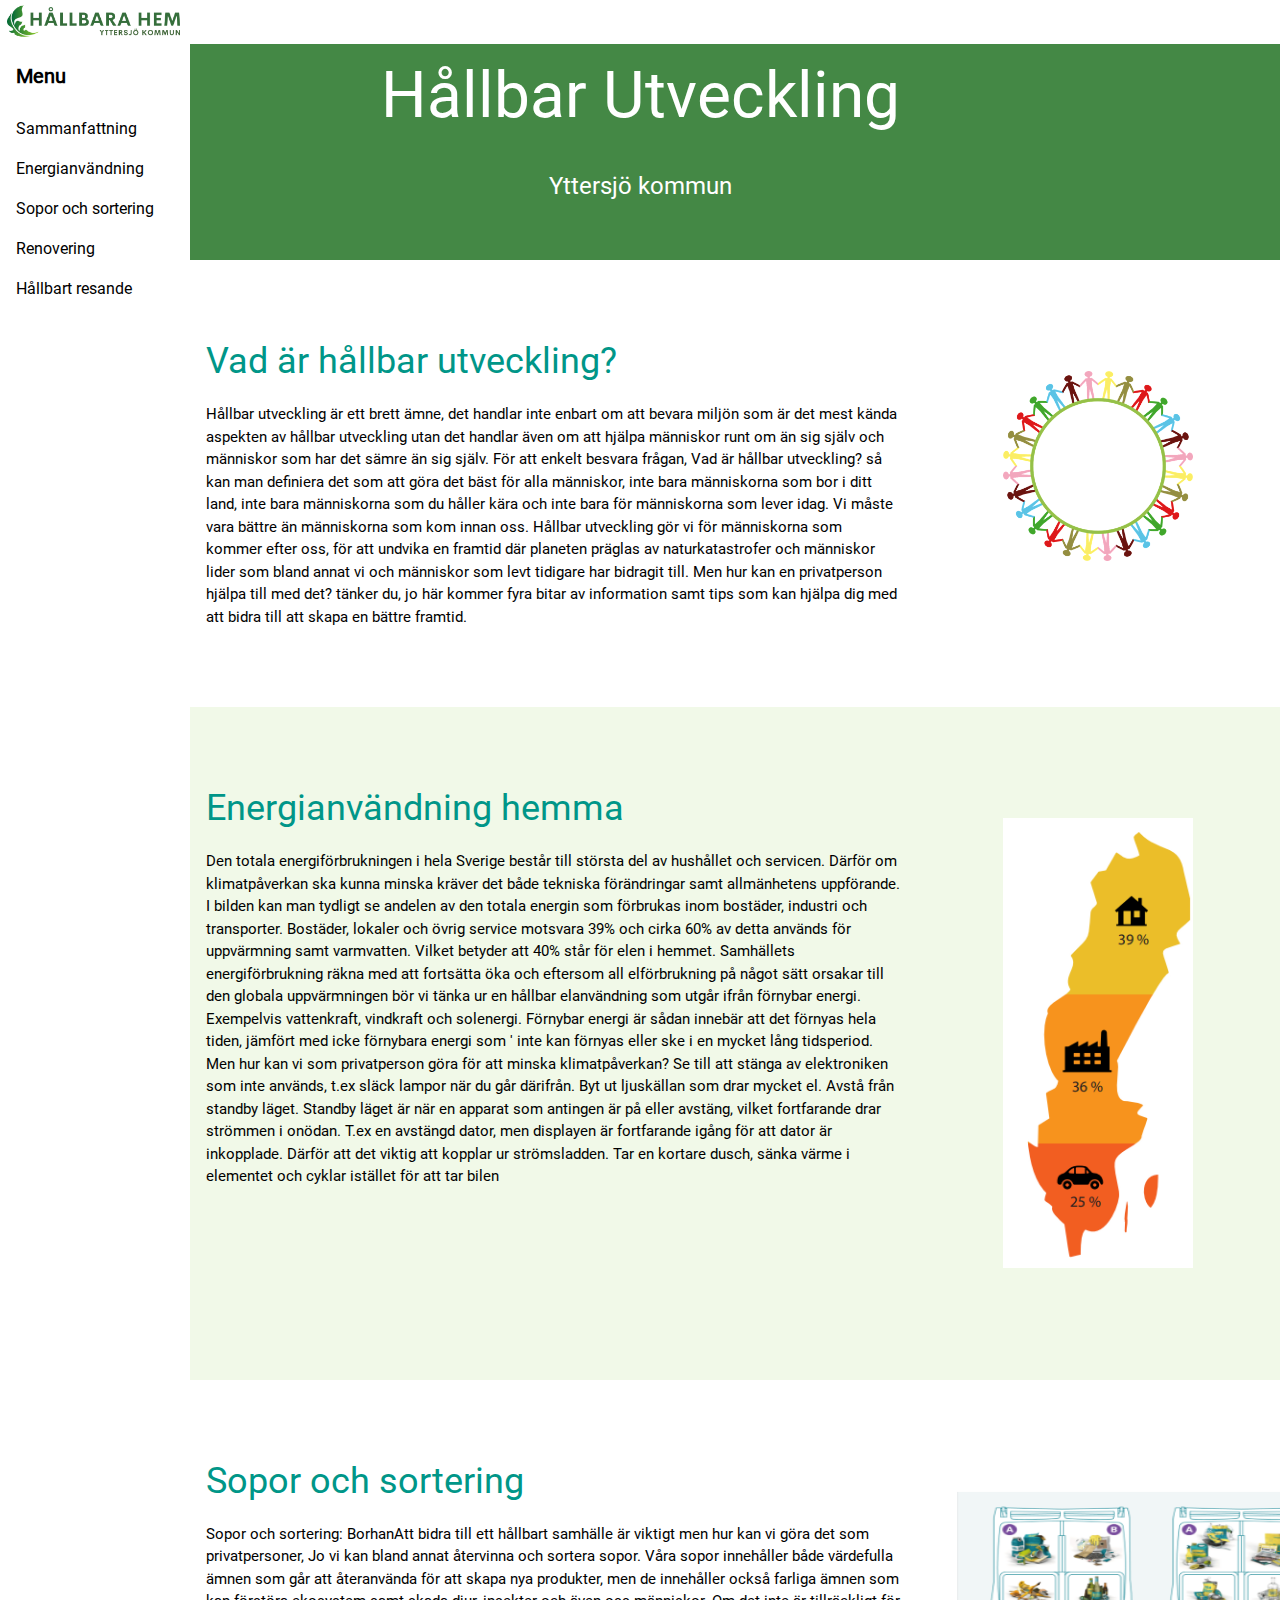
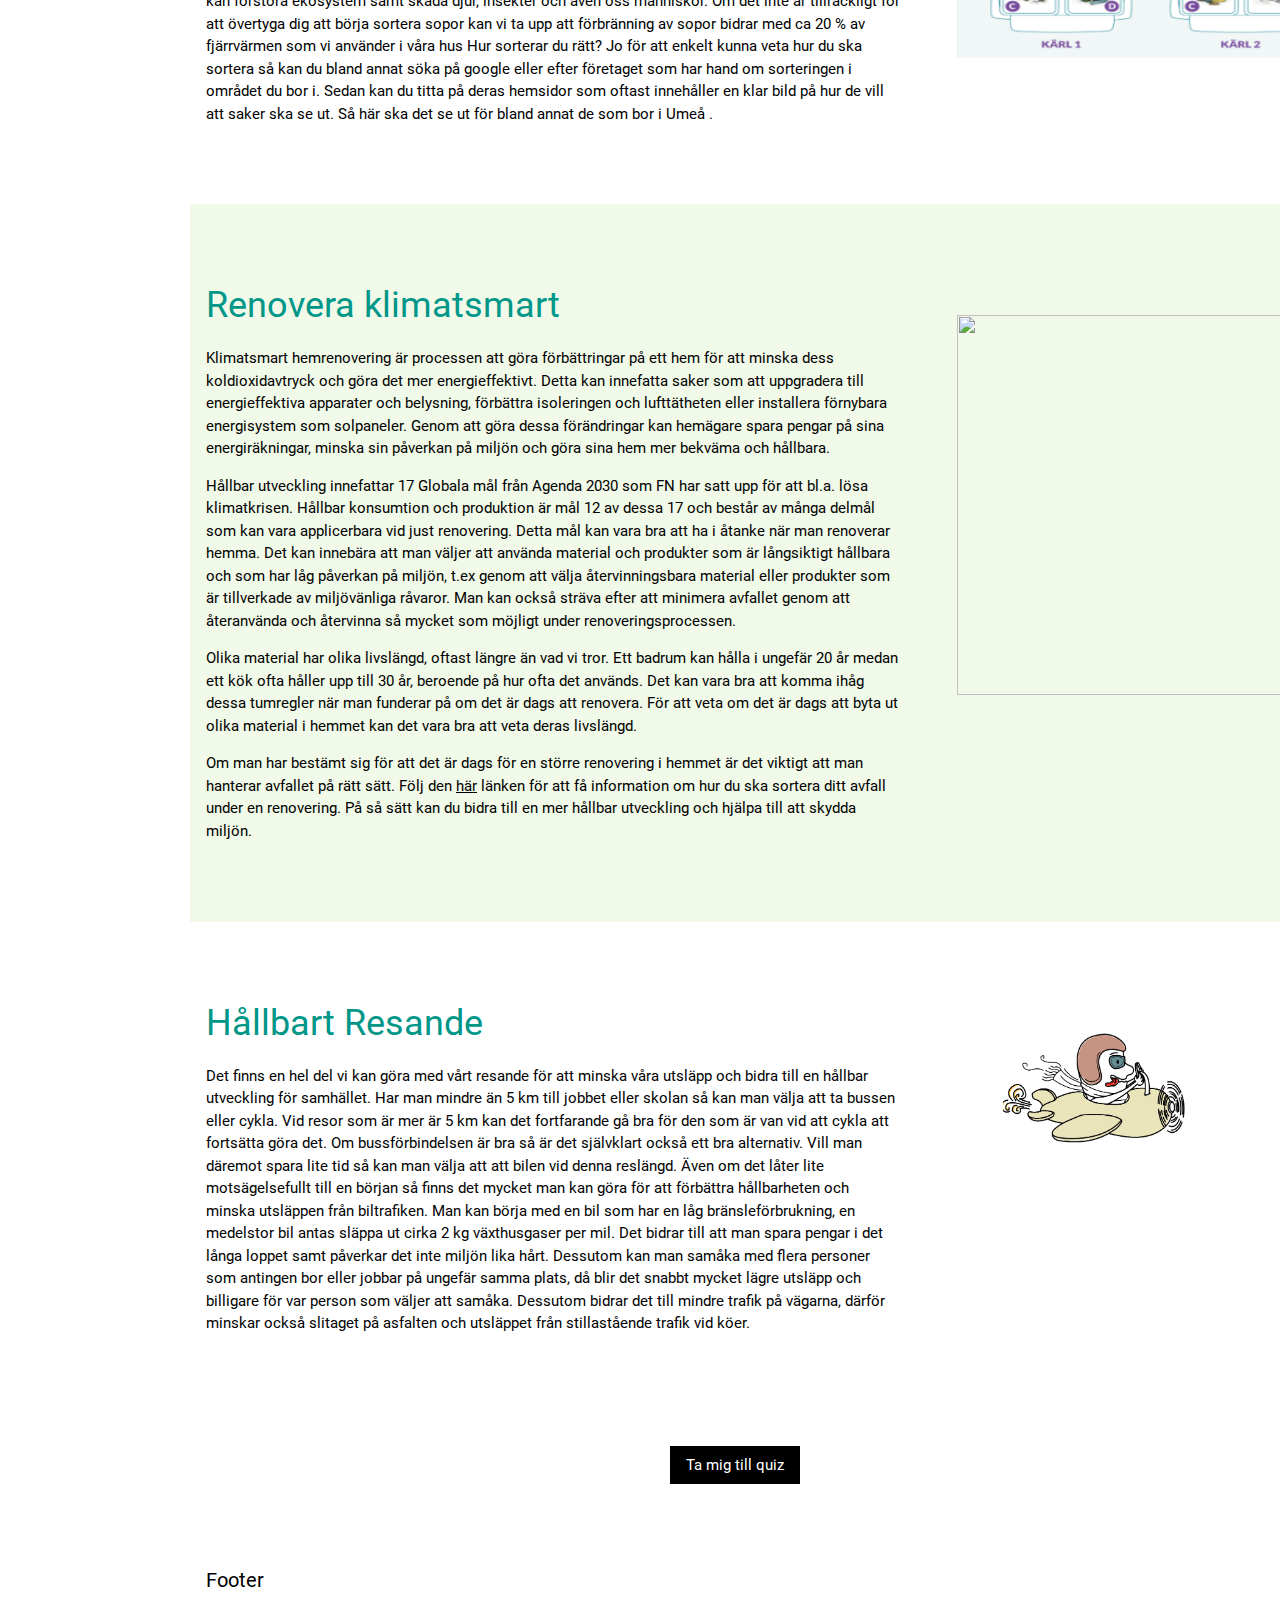
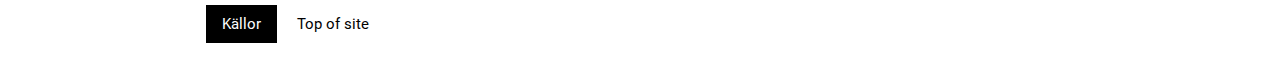
==== index.html @ 2d4757f9 "added text, questions and sources" ====
<!DOCTYPE html>
<html lang="en">
    
<head>
    <title>Hållbar Utveckling - Yttersjö Kommun</title>
    <meta charset="UTF-8">
    <meta name="viewport" content="width=device-width, initial-scale=1">
    <link rel="stylesheet" href="W3.css">
    <link rel="stylesheet" href="fonts.css">
    <link rel="stylesheet" href="font-awesome.min.css">
    <style>html,body,h1,h2,h3,h4,h5,h6 {
            font-family: "Roboto", sans-serif;
        }

        .w3-sidebar {
            z-index: 3;
            width: 190px;
            top: 43px;
            bottom: 0;
            height: inherit;
        }
    </style>
</head>

<body>

    <!-- Navbar -->
    <div class="w3-top">
        <div class="w3-bar w3-theme w3-top w3-left-align w3-large">
            <a class="w3-bar-item w3-button w3-right w3-hide-large w3-hover-white w3-large w3-theme-l1"
                href="javascript:void(0)" onclick="w3_open()"><i class="fa fa-bars"></i></a>

                
            <a href="#" class="w3-theme-l1">
            <img src="logo.png" width="190" height="44" alt="logo"usemap="#logo">
            </a>
        </div>
    </div>

    <!-- Header -->
    
    <header class="w3-container w3-green w3-center" style="padding:32px 16px">
        <h1 id="top" class="w3-margin w3-jumbo">Hållbar Utveckling</h1>
        <p class="w3-xlarge">Yttersjö kommun</p>
    </header>

    <!-- Sidebar -->
    <nav class="w3-sidebar w3-bar-block w3-collapse w3-large w3-theme-l5 w3-animate-left" id="mySidebar">
        <a href="javascript:void(0)" onclick="w3_close()"
            class="w3-right w3-xlarge w3-padding-large w3-hover-black w3-hide-large" title="Close Menu">
            <i class="fa fa-remove"></i>
        </a>
        <h4 class="w3-bar-item"><b>Menu</b></h4>
        <h6><a class="w3-bar-item w3-button w3-hover-black" href="#summary">Sammanfattning</a>
        <a class="w3-bar-item w3-button w3-hover-black" href="#thai">Energianvändning</a>
        <a class="w3-bar-item w3-button w3-hover-black" href="#borhan">Sopor och sortering</a>
        <a class="w3-bar-item w3-button w3-hover-black" href="#albin">Renovering</a>
        <a class="w3-bar-item w3-button w3-hover-black" href="#joachim">Hållbart resande</a></h6>
    </nav>

    <!-- Overlay effect when opening sidebar on small screens -->
    <div class="w3-overlay w3-hide-large" onclick="w3_close()" style="cursor:pointer" title="close side menu"
        id="myOverlay"></div>

    <!-- Main content: shift it to the right by 250 pixels when the sidebar is visible -->
    <div class="w3-main" style="margin-left:190px">

        <div id="summary" class="w3-row w3-padding-64">
            <div class="w3-twothird w3-container">
                <h1  class="w3-text-teal">Vad är hållbar utveckling?</h1>
                <p>Hållbar utveckling är ett brett ämne, det handlar inte enbart om att bevara miljön som är det mest kända aspekten av hållbar
                     utveckling utan det handlar även om att hjälpa människor runt om än sig själv och människor som har det sämre än sig själv.
                      För att enkelt besvara frågan, Vad är hållbar utveckling? så kan man definiera det som att göra det bäst för alla människor,
                       inte bara människorna som bor i ditt land, inte bara människorna som du håller kära och inte bara för människorna som lever idag.
                        Vi måste vara bättre än människorna  som kom innan oss. Hållbar utveckling gör vi för människorna som kommer efter oss, för att
                         undvika en framtid där planeten präglas av naturkatastrofer och människor lider som bland annat vi och människor som levt tidigare
                          har bidragit till. Men hur kan en privatperson hjälpa till med det? tänker du, 
                    jo här kommer fyra bitar av information samt tips som kan hjälpa dig med att bidra till att skapa en bättre framtid.</p>
            </div>
            <div class="w3-third w3-container">
                <p class="w3-padding-large w3-padding-32 w3-center">
                    <img src="img1.png" width="190" height="190">
                </p>

            </div>
        </div>

        <div id="thai" class="w3-row w3-light-green w3-padding-64 ">
            <div class="w3-twothird w3-container">
                <h1  class="w3-text-teal">Energianvändning hemma</h1>
                <p>Den totala energiförbrukningen i hela Sverige består till största del av hushållet och servicen. 
                Därför om klimatpåverkan ska kunna minska kräver det både tekniska förändringar samt allmänhetens uppförande. 
                I bilden kan man tydligt se andelen av den totala energin som förbrukas inom bostäder, industri och transporter. 
                Bostäder, lokaler och övrig service motsvara 39% och cirka 60% av detta används för uppvärmning samt varmvatten. 
                Vilket betyder att 40% står för elen i hemmet.
                Samhällets energiförbrukning räkna med att fortsätta öka och eftersom all elförbrukning på något sätt orsakar till 
                den globala uppvärmningen bör vi tänka ur en hållbar elanvändning som utgår ifrån förnybar energi. Exempelvis vattenkraft, 
                vindkraft och solenergi. Förnybar energi är sådan innebär att det förnyas hela tiden, jämfört med icke förnybara energi som '
                inte kan förnyas eller ske i en mycket lång tidsperiod.
                Men hur kan vi som privatperson göra för att minska klimatpåverkan?
                  Se till att stänga av elektroniken som inte används, t.ex släck lampor när du går därifrån. Byt ut ljuskällan som 
                  drar mycket el. Avstå från standby läget. Standby läget är när en apparat som antingen är på eller avstäng, vilket fortfarande drar 
                  strömmen i onödan. T.ex en avstängd dator, men displayen är fortfarande igång för att dator är inkopplade. Därför att det viktig att kopplar 
                  ur strömsladden. Tar en kortare dusch, sänka värme i elementet och cyklar istället för att tar bilen

                </p>
            </div>
            <div class="w3-third w3-container">
                <p class=" w3-padding-large w3-padding-32 w3-center">
                    <img src="img2.png" width="190" height="450">
                </p>
               
            </div>
        </div>

        <div id="borhan" class="w3-row w3-padding-64">
            <div class="w3-twothird w3-container">
                <h1  class="w3-text-teal">Sopor och sortering</h1>
                <p>Sopor och sortering: BorhanAtt bidra till ett hållbart samhälle är viktigt men hur kan vi göra det som privatpersoner, Jo vi kan bland annat 
                    återvinna och sortera sopor. Våra sopor innehåller både värdefulla ämnen som går att återanvända för att skapa nya produkter, men de innehåller
                     också farliga ämnen som kan förstöra ekosystem samt skada djur, insekter och även oss människor. Om det inte är tillräckligt för att övertyga 
                     dig att börja sortera sopor kan vi ta upp att förbränning av sopor bidrar med ca 20 % av fjärrvärmen som vi använder i våra hus
                    Hur sorterar du rätt? Jo för att enkelt kunna veta hur du ska sortera så kan du bland annat söka på google eller efter företaget som har hand 
                    om sorteringen i området du bor i. Sedan kan du titta på deras hemsidor som oftast innehåller en klar bild på  hur de vill att saker ska se ut.
                     Så här ska det se ut för bland annat de som bor i Umeå .
                    </p>
            </div>
            <div class="w3-third w3-container">
                <p class="w3-padding-large w3-padding-32 w3-center">
                    <img src="img3.png" width="380" height="170">
                </p>
               
            </div>
        </div>

        <div id="albin" class="w3-row w3-padding-64 w3-light-green" >
            <div class="w3-twothird w3-container">
                <h1  class="w3-text-teal">Renovera klimatsmart</h1>
                <p>Klimatsmart hemrenovering är processen att göra förbättringar på ett hem för att minska dess koldioxidavtryck 
                    och göra det mer energieffektivt. Detta kan innefatta saker som att uppgradera till energieffektiva apparater 
                    och belysning, förbättra isoleringen och lufttätheten  eller installera förnybara energisystem som solpaneler. 
                    Genom att göra dessa förändringar kan hemägare spara pengar på sina energiräkningar, minska sin påverkan på 
                    miljön och göra sina hem mer bekväma och hållbara.</p>

                 <p>Hållbar utveckling innefattar 17 Globala mål från Agenda 2030 som FN har satt upp för att bl.a. lösa
                    klimatkrisen. Hållbar konsumtion och produktion är mål 12 av dessa 17 och består av många delmål som kan vara
                    applicerbara vid just renovering. Detta mål kan vara bra att ha i åtanke när man renoverar hemma. Det kan innebära
                    att man väljer att använda material och produkter som är långsiktigt hållbara och som har låg påverkan på miljön,
                    t.ex genom att välja återvinningsbara material eller produkter som är tillverkade av miljövänliga råvaror. Man
                    kan också sträva efter att minimera avfallet genom att återanvända och återvinna så mycket som möjligt under 
                    renoveringsprocessen.</p>  

                <p>Olika material har olika livslängd, oftast längre än vad vi tror. Ett badrum kan hålla i ungefär 20 år medan
                    ett kök ofta håller upp till 30 år, beroende på hur ofta det används. Det kan vara bra att komma ihåg dessa 
                    tumregler när man funderar på om det är dags att renovera. För att veta om det är dags att byta ut olika
                    material i hemmet kan det vara bra att veta deras livslängd. </p>  
                          
                 <p>Om man har bestämt sig för att det är dags för en större renovering i hemmet är det viktigt att man
                    hanterar avfallet på rätt sätt. Följ den 
                    <a href="https://www.umea.se/byggaboochmiljo/avfallochatervinning/materialsorteringvidrivningochrenovering.4.27a2de8b172da059ace4de.html">här</a>
                    länken för att få information om hur du ska sortera ditt avfall
                    under en renovering. På så sätt kan du bidra till en mer hållbar utveckling och hjälpa till att skydda miljön.</p>      
            </div>
            <div class="w3-third w3-container">
                <p class=" w3-padding-large w3-padding-32 w3-center">
                    <img src="img6.png" width="350" height="380">
                </p>
               
            </div>
        </div>

        <div id="joachim" class="w3-row w3-padding-64">
            <div class="w3-twothird w3-container">
                <h1  class="w3-text-teal">Hållbart Resande</h1>
                <p>Det finns en hel del vi kan göra med vårt resande för att minska våra utsläpp och bidra till en hållbar utveckling för samhället. 
                    Har man mindre än 5 km till jobbet eller skolan så kan man välja att ta bussen eller cykla.
                    Vid resor som är mer är 5 km kan det fortfarande gå bra för den som är van vid att cykla att fortsätta göra det. 
                    Om bussförbindelsen är bra så är det självklart också ett bra alternativ. Vill man däremot spara lite tid så kan man välja att att bilen 
                    vid denna reslängd. Även om det låter lite motsägelsefullt till en början så finns det mycket man kan göra för att förbättra hållbarheten 
                    och minska utsläppen från biltrafiken. Man kan börja med en bil som har en låg bränsleförbrukning, en medelstor bil antas släppa ut cirka 2 kg 
                    växthusgaser per mil. Det bidrar till att man spara pengar i det långa loppet samt påverkar det inte miljön lika hårt. Dessutom kan man samåka med 
                    flera personer som antingen bor eller jobbar på ungefär samma plats, då blir det snabbt mycket lägre utsläpp och billigare för var person som väljer 
                    att samåka. Dessutom bidrar det till mindre trafik på vägarna, därför minskar också slitaget på asfalten och utsläppet från stillastående trafik vid köer.
                    </p>
            </div>
            <div class="w3-third w3-container">
                <p class="w3-padding-large w3-padding-32 w3-center">
                    <img src="img5.png" width="190" height="120">
                </p>
             
            </div>
        </div>

        <!-- Pagination -->
        <div class="w3-center w3-padding-32">
            <div class="w3-bar">

                <a class="w3-button w3-black" href="quiz.html">Ta mig till quiz</a>

            </div>
        </div>

        <footer id="myFooter">
            <div class="w3-container w3-theme-l2 w3-padding-32">
                <h4>Footer</h4>
                <a class="w3-button w3-black" href="sources.html">Källor</a>
                <a class="w3-button" href="#top">Top of site</a>
            
            </div>
        </footer>

        <!-- END MAIN -->
    </div>

    <script>
        // Get the Sidebar
        var mySidebar = document.getElementById("mySidebar");

        // Get the DIV with overlay effect
        var overlayBg = document.getElementById("myOverlay");

        // Toggle between showing and hiding the sidebar, and add overlay effect
        function w3_open() {
            if (mySidebar.style.display === 'block') {
                mySidebar.style.display = 'none';
                overlayBg.style.display = "none";
            } else {
                mySidebar.style.display = 'block';
                overlayBg.style.display = "block";
            }
        }

        // Close the sidebar with the close button
        function w3_close() {
            mySidebar.style.display = "none";
            overlayBg.style.display = "none";
        }
    </script>

</body>

</html>
---- fonts.css ----
/* cyrillic-ext */
@font-face {
    font-family: 'Roboto';
    font-style: normal;
    font-weight: 400;
    src: url(fonts/KFOmCnqEu92Fr1Mu72xKOzY.woff2) format('woff2');
    unicode-range: U+0460-052F, U+1C80-1C88, U+20B4, U+2DE0-2DFF, U+A640-A69F, U+FE2E-FE2F;
  }
  /* cyrillic */
  @font-face {
    font-family: 'Roboto';
    font-style: normal;
    font-weight: 400;
    src: url(fonts/KFOmCnqEu92Fr1Mu5mxKOzY.woff2) format('woff2');
    unicode-range: U+0301, U+0400-045F, U+0490-0491, U+04B0-04B1, U+2116;
  }
  /* greek-ext */
  @font-face {
    font-family: 'Roboto';
    font-style: normal;
    font-weight: 400;
    src: url(fonts/roboto/v30/KFOmCnqEu92Fr1Mu7mxKOzY.woff2) format('woff2');
    unicode-range: U+1F00-1FFF;
  }
  /* greek */
  @font-face {
    font-family: 'Roboto';
    font-style: normal;
    font-weight: 400;
    src: url(fonts/KFOmCnqEu92Fr1Mu4WxKOzY.woff2) format('woff2');
    unicode-range: U+0370-03FF;
  }
  /* vietnamese */
  @font-face {
    font-family: 'Roboto';
    font-style: normal;
    font-weight: 400;
    src: url(fonts/KFOmCnqEu92Fr1Mu7WxKOzY.woff2) format('woff2');
    unicode-range: U+0102-0103, U+0110-0111, U+0128-0129, U+0168-0169, U+01A0-01A1, U+01AF-01B0, U+1EA0-1EF9, U+20AB;
  }
  /* latin-ext */
  @font-face {
    font-family: 'Roboto';
    font-style: normal;
    font-weight: 400;
    src: url(fonts/KFOmCnqEu92Fr1Mu7GxKOzY.woff2) format('woff2');
    unicode-range: U+0100-024F, U+0259, U+1E00-1EFF, U+2020, U+20A0-20AB, U+20AD-20CF, U+2113, U+2C60-2C7F, U+A720-A7FF;
  }
  /* latin */
  @font-face {
    font-family: 'Roboto';
    font-style: normal;
    font-weight: 400;
    src: url(fonts/KFOmCnqEu92Fr1Mu4mxK.woff2) format('woff2');
    unicode-range: U+0000-00FF, U+0131, U+0152-0153, U+02BB-02BC, U+02C6, U+02DA, U+02DC, U+2000-206F, U+2074, U+20AC, U+2122, U+2191, U+2193, U+2212, U+2215, U+FEFF, U+FFFD;
  }
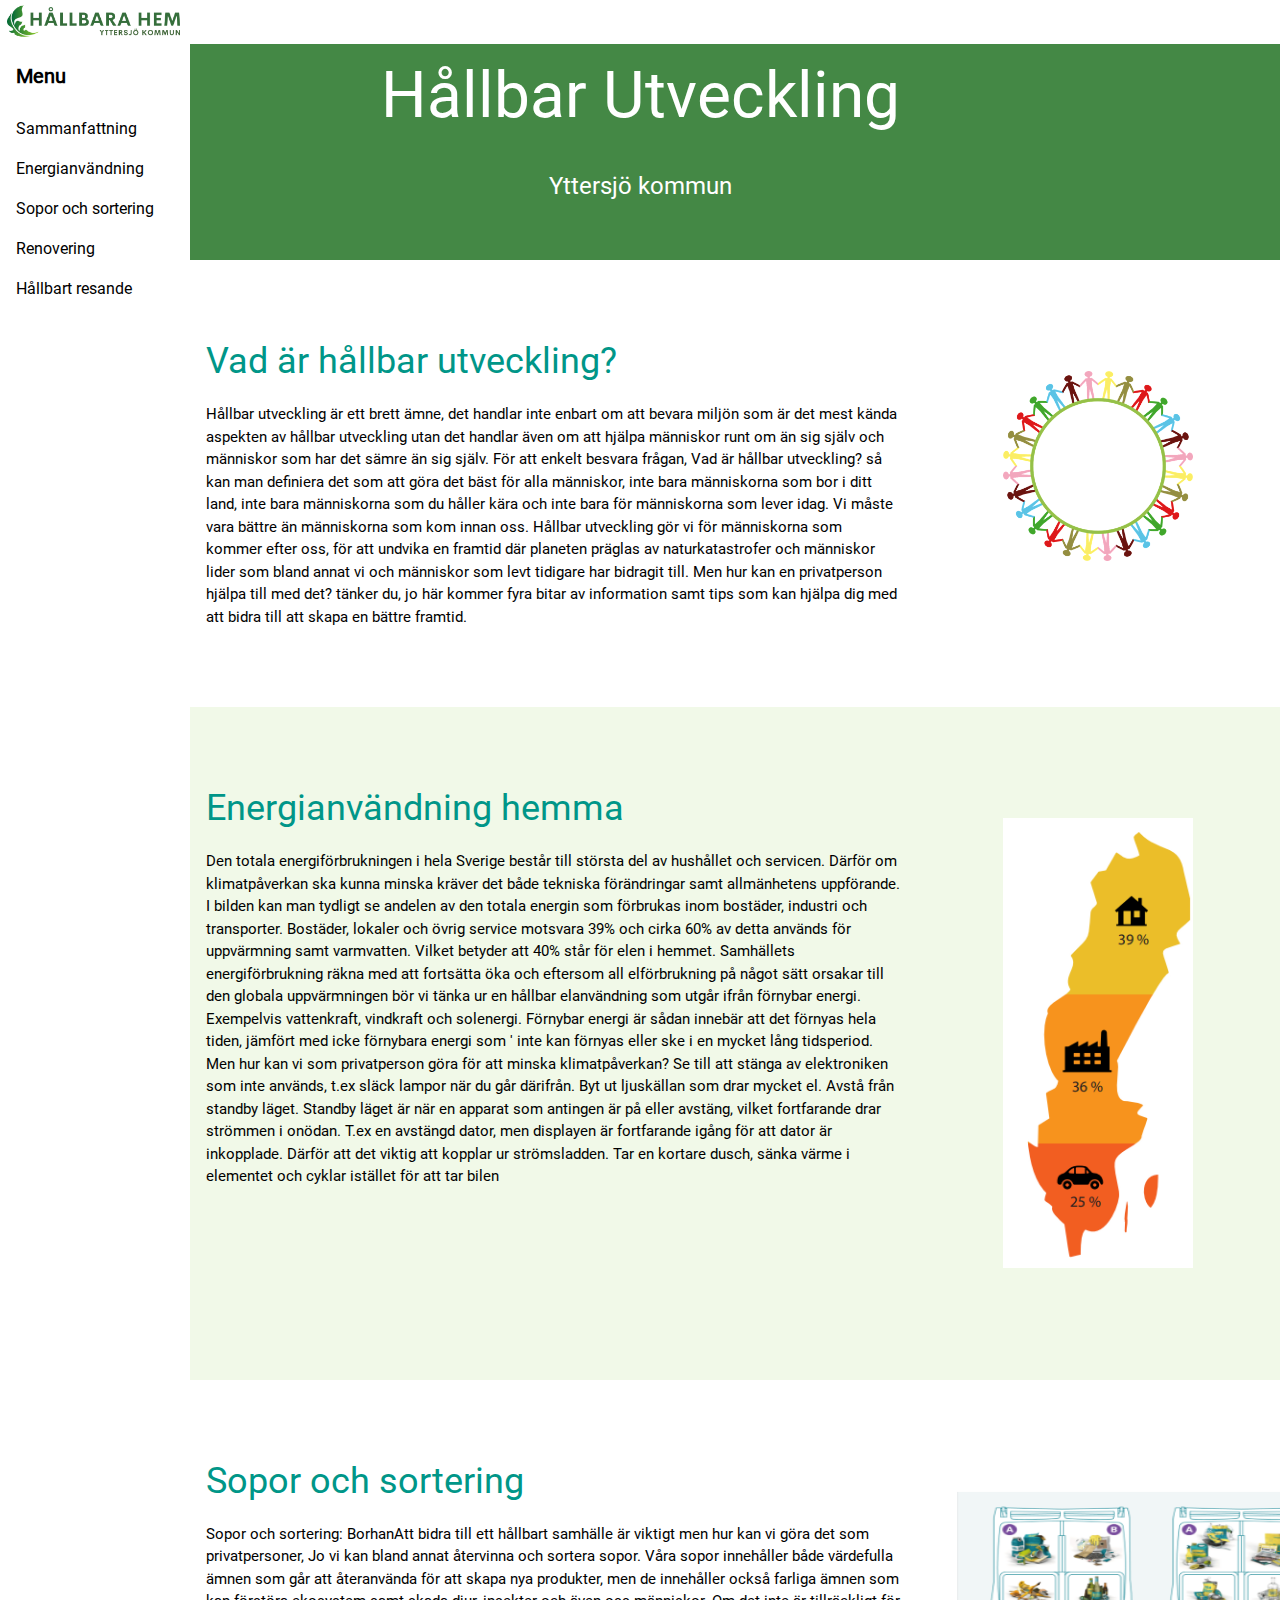
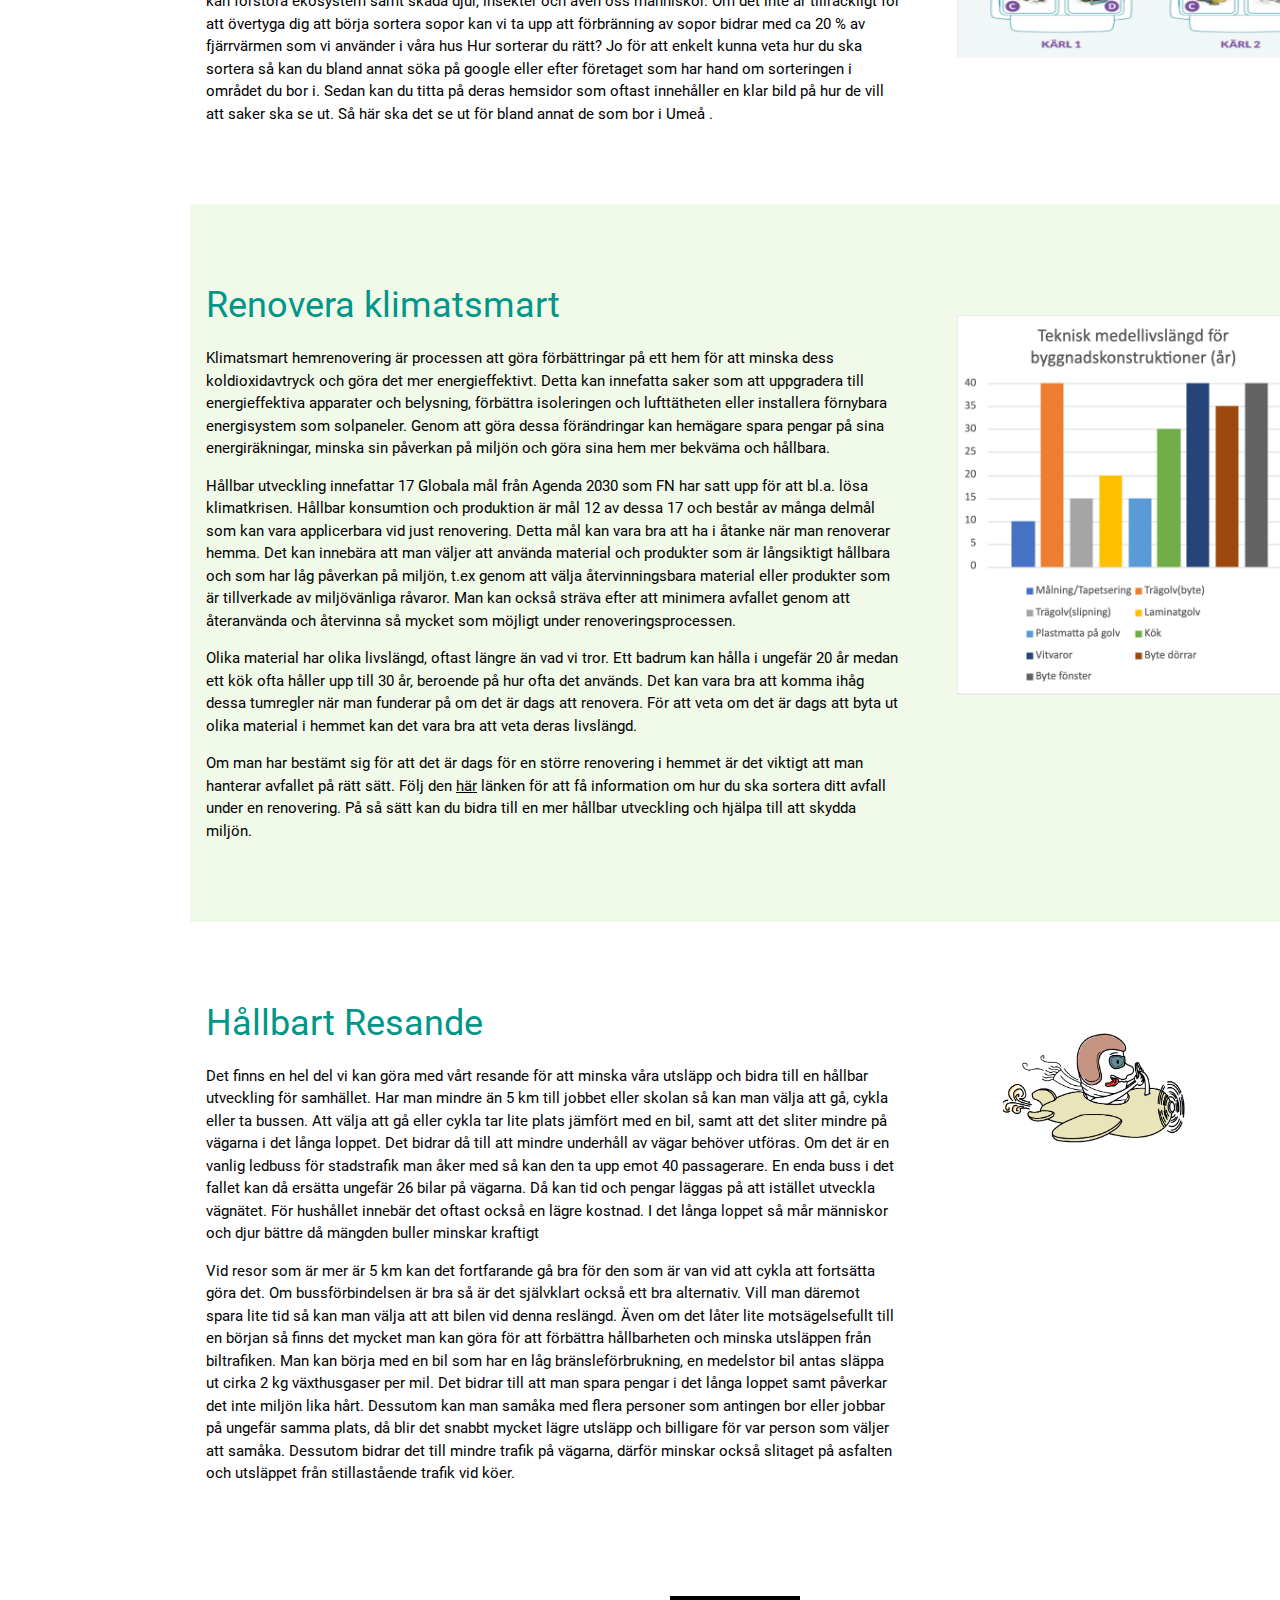
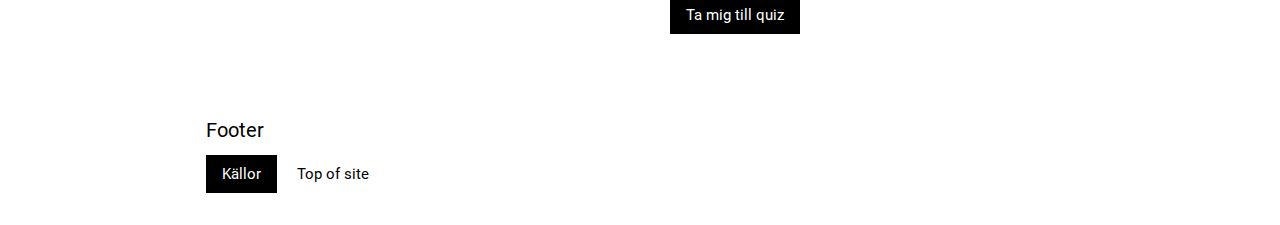
==== commit 70eb3cbb: "added paragrafs to Hållbart resande" ====
--- a/index.html
+++ b/index.html
@@ -172,15 +172,22 @@
         <div id="joachim" class="w3-row w3-padding-64">
             <div class="w3-twothird w3-container">
                 <h1  class="w3-text-teal">Hållbart Resande</h1>
-                <p>Det finns en hel del vi kan göra med vårt resande för att minska våra utsläpp och bidra till en hållbar utveckling för samhället. 
-                    Har man mindre än 5 km till jobbet eller skolan så kan man välja att ta bussen eller cykla.
-                    Vid resor som är mer är 5 km kan det fortfarande gå bra för den som är van vid att cykla att fortsätta göra det. 
-                    Om bussförbindelsen är bra så är det självklart också ett bra alternativ. Vill man däremot spara lite tid så kan man välja att att bilen 
-                    vid denna reslängd. Även om det låter lite motsägelsefullt till en början så finns det mycket man kan göra för att förbättra hållbarheten 
-                    och minska utsläppen från biltrafiken. Man kan börja med en bil som har en låg bränsleförbrukning, en medelstor bil antas släppa ut cirka 2 kg 
-                    växthusgaser per mil. Det bidrar till att man spara pengar i det långa loppet samt påverkar det inte miljön lika hårt. Dessutom kan man samåka med 
-                    flera personer som antingen bor eller jobbar på ungefär samma plats, då blir det snabbt mycket lägre utsläpp och billigare för var person som väljer 
-                    att samåka. Dessutom bidrar det till mindre trafik på vägarna, därför minskar också slitaget på asfalten och utsläppet från stillastående trafik vid köer.
+                <p>Det finns en hel del vi kan göra med vårt resande för att minska våra utsläpp och bidra till en hållbar utveckling för samhället.
+                    Har man mindre än 5 km till jobbet eller skolan så kan man välja att gå, cykla eller ta bussen.
+                    Att välja att gå eller cykla tar lite plats jämfört med en bil, samt att det sliter mindre på vägarna i det långa loppet.
+                    Det bidrar då till att mindre underhåll av vägar behöver utföras.
+                    Om det är en vanlig ledbuss för stadstrafik man åker med så kan den ta upp emot 40 passagerare.
+                    En enda buss i det fallet kan då ersätta ungefär 26 bilar på vägarna.
+                    Då kan tid och pengar läggas på att istället utveckla vägnätet.
+                    För hushållet innebär det oftast också en lägre kostnad.
+                    I det långa loppet så mår människor och djur bättre då mängden buller minskar kraftigt</p>
+                <p>Vid resor som är mer är 5 km kan det fortfarande gå bra för den som är van vid att cykla att fortsätta göra det.
+                    Om bussförbindelsen är bra så är det självklart också ett bra alternativ.
+                    Vill man däremot spara lite tid så kan man välja att att bilen vid denna reslängd.
+                    Även om det låter lite motsägelsefullt till en början så finns det mycket man kan göra för att förbättra hållbarheten och minska utsläppen från biltrafiken.
+                    Man kan börja med en bil som har en låg bränsleförbrukning, en medelstor bil antas släppa ut cirka 2 kg växthusgaser per mil. Det bidrar till att man spara pengar i det långa loppet samt påverkar det inte miljön lika hårt.
+                    Dessutom kan man samåka med flera personer som antingen bor eller jobbar på ungefär samma plats, då blir det snabbt mycket lägre utsläpp och billigare för var person som väljer att samåka.
+                    Dessutom bidrar det till mindre trafik på vägarna, därför minskar också slitaget på asfalten och utsläppet från stillastående trafik vid köer.
                     </p>
             </div>
             <div class="w3-third w3-container">
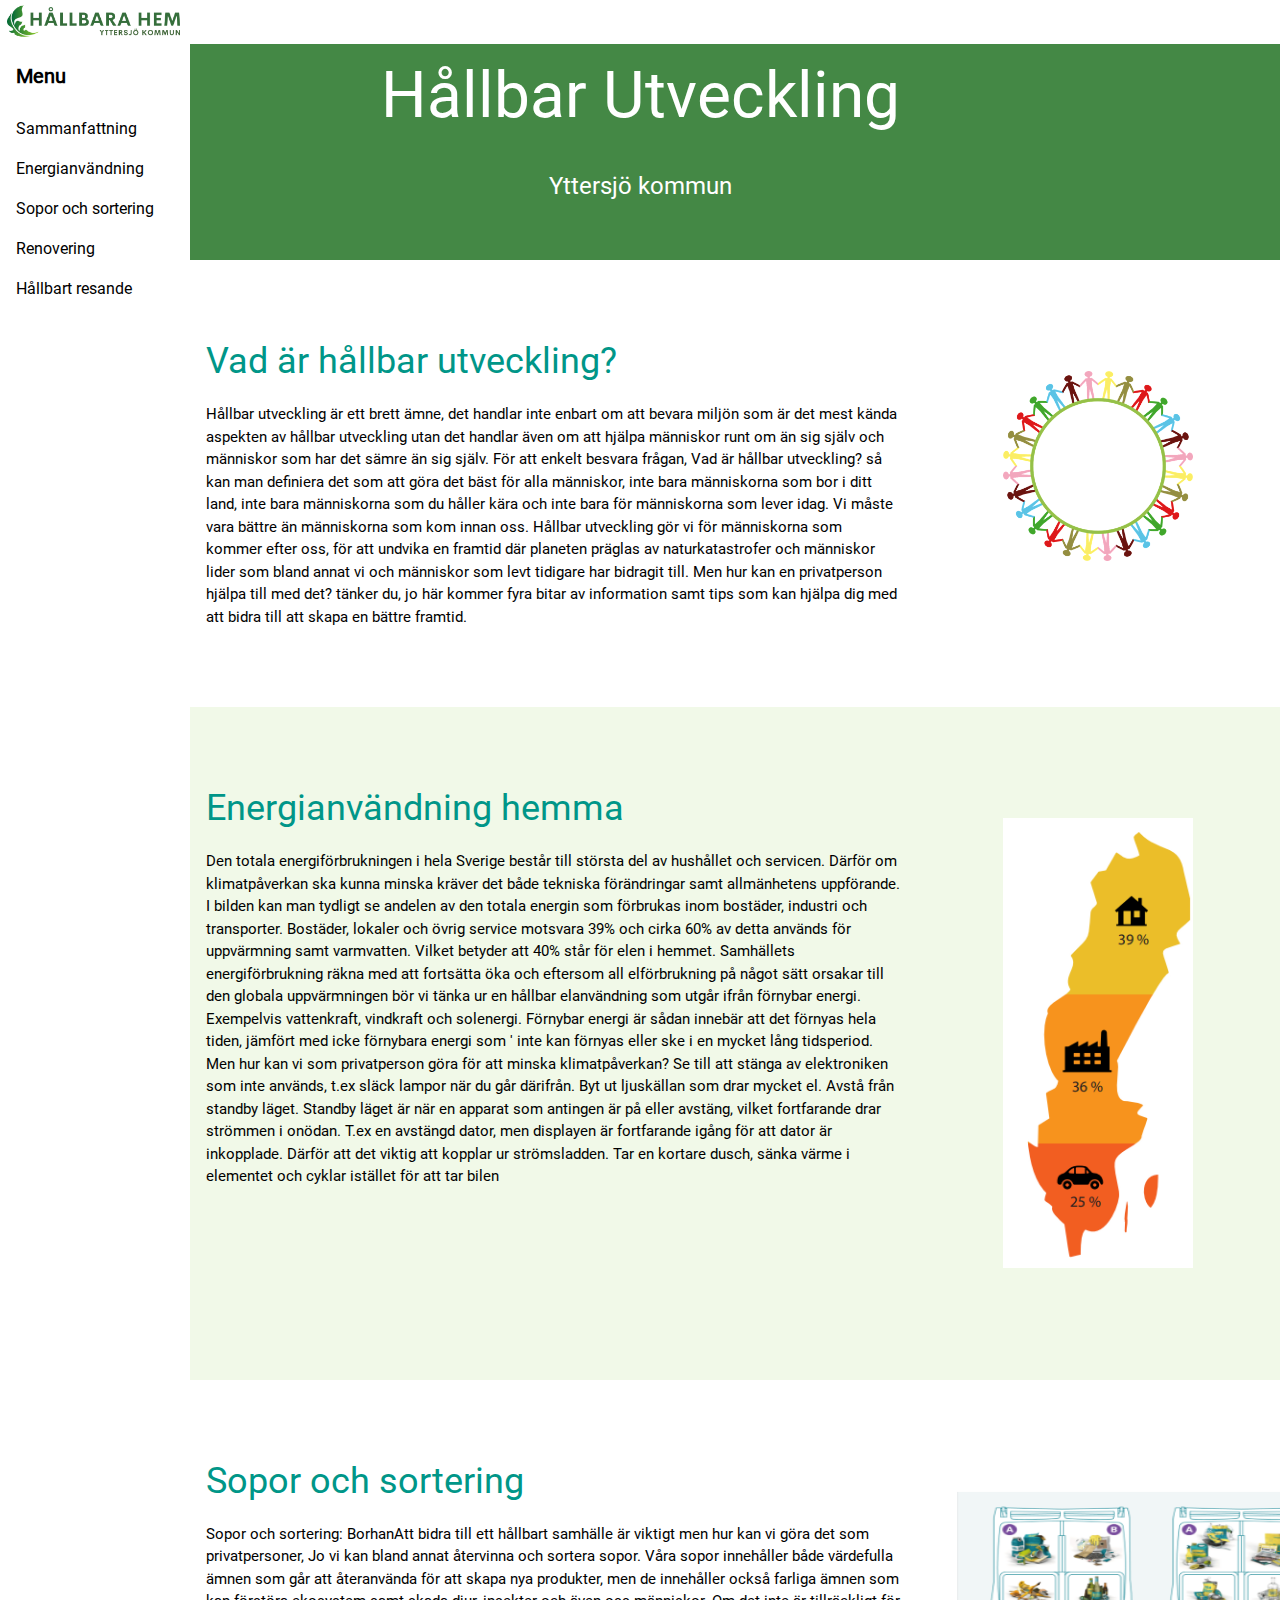
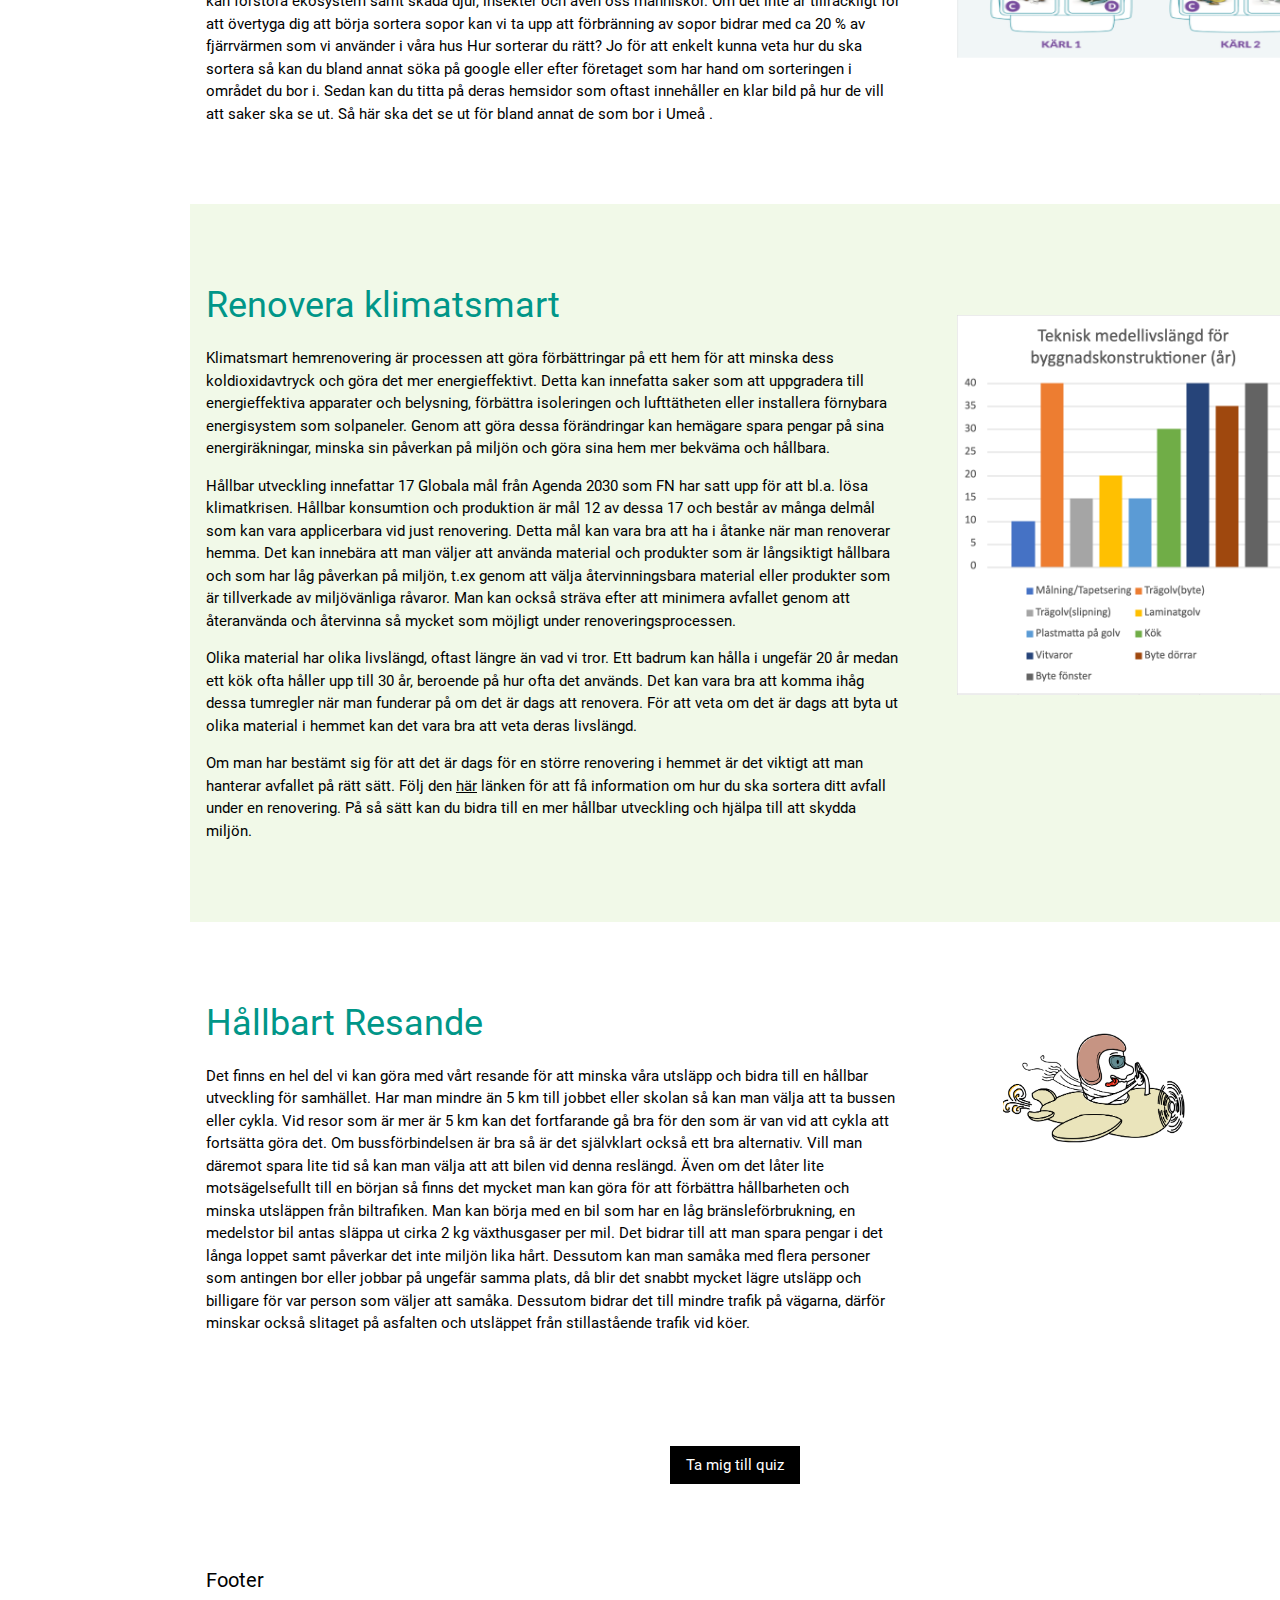
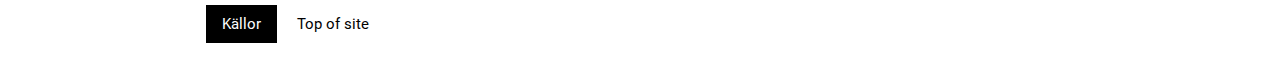
==== commit af794879: "albin" ====
--- a/index.html
+++ b/index.html
@@ -8,6 +8,8 @@
     <link rel="stylesheet" href="W3.css">
     <link rel="stylesheet" href="fonts.css">
     <link rel="stylesheet" href="font-awesome.min.css">
+    <link rel="stylesheet" href="https://cdnjs.cloudflare.com/ajax/libs/font-awesome/4.7.0/css/font-awesome.min.css">
+    
     <style>html,body,h1,h2,h3,h4,h5,h6 {
             font-family: "Roboto", sans-serif;
         }
@@ -62,7 +64,7 @@
     <div class="w3-overlay w3-hide-large" onclick="w3_close()" style="cursor:pointer" title="close side menu"
         id="myOverlay"></div>
 
-    <!-- Main content: shift it to the right by 250 pixels when the sidebar is visible -->
+    <!-- Main content: shift it to the right by 200 pixels when the sidebar is visible -->
     <div class="w3-main" style="margin-left:190px">
 
         <div id="summary" class="w3-row w3-padding-64">
@@ -172,22 +174,15 @@
         <div id="joachim" class="w3-row w3-padding-64">
             <div class="w3-twothird w3-container">
                 <h1  class="w3-text-teal">Hållbart Resande</h1>
-                <p>Det finns en hel del vi kan göra med vårt resande för att minska våra utsläpp och bidra till en hållbar utveckling för samhället.
-                    Har man mindre än 5 km till jobbet eller skolan så kan man välja att gå, cykla eller ta bussen.
-                    Att välja att gå eller cykla tar lite plats jämfört med en bil, samt att det sliter mindre på vägarna i det långa loppet.
-                    Det bidrar då till att mindre underhåll av vägar behöver utföras.
-                    Om det är en vanlig ledbuss för stadstrafik man åker med så kan den ta upp emot 40 passagerare.
-                    En enda buss i det fallet kan då ersätta ungefär 26 bilar på vägarna.
-                    Då kan tid och pengar läggas på att istället utveckla vägnätet.
-                    För hushållet innebär det oftast också en lägre kostnad.
-                    I det långa loppet så mår människor och djur bättre då mängden buller minskar kraftigt</p>
-                <p>Vid resor som är mer är 5 km kan det fortfarande gå bra för den som är van vid att cykla att fortsätta göra det.
-                    Om bussförbindelsen är bra så är det självklart också ett bra alternativ.
-                    Vill man däremot spara lite tid så kan man välja att att bilen vid denna reslängd.
-                    Även om det låter lite motsägelsefullt till en början så finns det mycket man kan göra för att förbättra hållbarheten och minska utsläppen från biltrafiken.
-                    Man kan börja med en bil som har en låg bränsleförbrukning, en medelstor bil antas släppa ut cirka 2 kg växthusgaser per mil. Det bidrar till att man spara pengar i det långa loppet samt påverkar det inte miljön lika hårt.
-                    Dessutom kan man samåka med flera personer som antingen bor eller jobbar på ungefär samma plats, då blir det snabbt mycket lägre utsläpp och billigare för var person som väljer att samåka.
-                    Dessutom bidrar det till mindre trafik på vägarna, därför minskar också slitaget på asfalten och utsläppet från stillastående trafik vid köer.
+                <p>Det finns en hel del vi kan göra med vårt resande för att minska våra utsläpp och bidra till en hållbar utveckling för samhället. 
+                    Har man mindre än 5 km till jobbet eller skolan så kan man välja att ta bussen eller cykla.
+                    Vid resor som är mer är 5 km kan det fortfarande gå bra för den som är van vid att cykla att fortsätta göra det. 
+                    Om bussförbindelsen är bra så är det självklart också ett bra alternativ. Vill man däremot spara lite tid så kan man välja att att bilen 
+                    vid denna reslängd. Även om det låter lite motsägelsefullt till en början så finns det mycket man kan göra för att förbättra hållbarheten 
+                    och minska utsläppen från biltrafiken. Man kan börja med en bil som har en låg bränsleförbrukning, en medelstor bil antas släppa ut cirka 2 kg 
+                    växthusgaser per mil. Det bidrar till att man spara pengar i det långa loppet samt påverkar det inte miljön lika hårt. Dessutom kan man samåka med 
+                    flera personer som antingen bor eller jobbar på ungefär samma plats, då blir det snabbt mycket lägre utsläpp och billigare för var person som väljer 
+                    att samåka. Dessutom bidrar det till mindre trafik på vägarna, därför minskar också slitaget på asfalten och utsläppet från stillastående trafik vid köer.
                     </p>
             </div>
             <div class="w3-third w3-container">
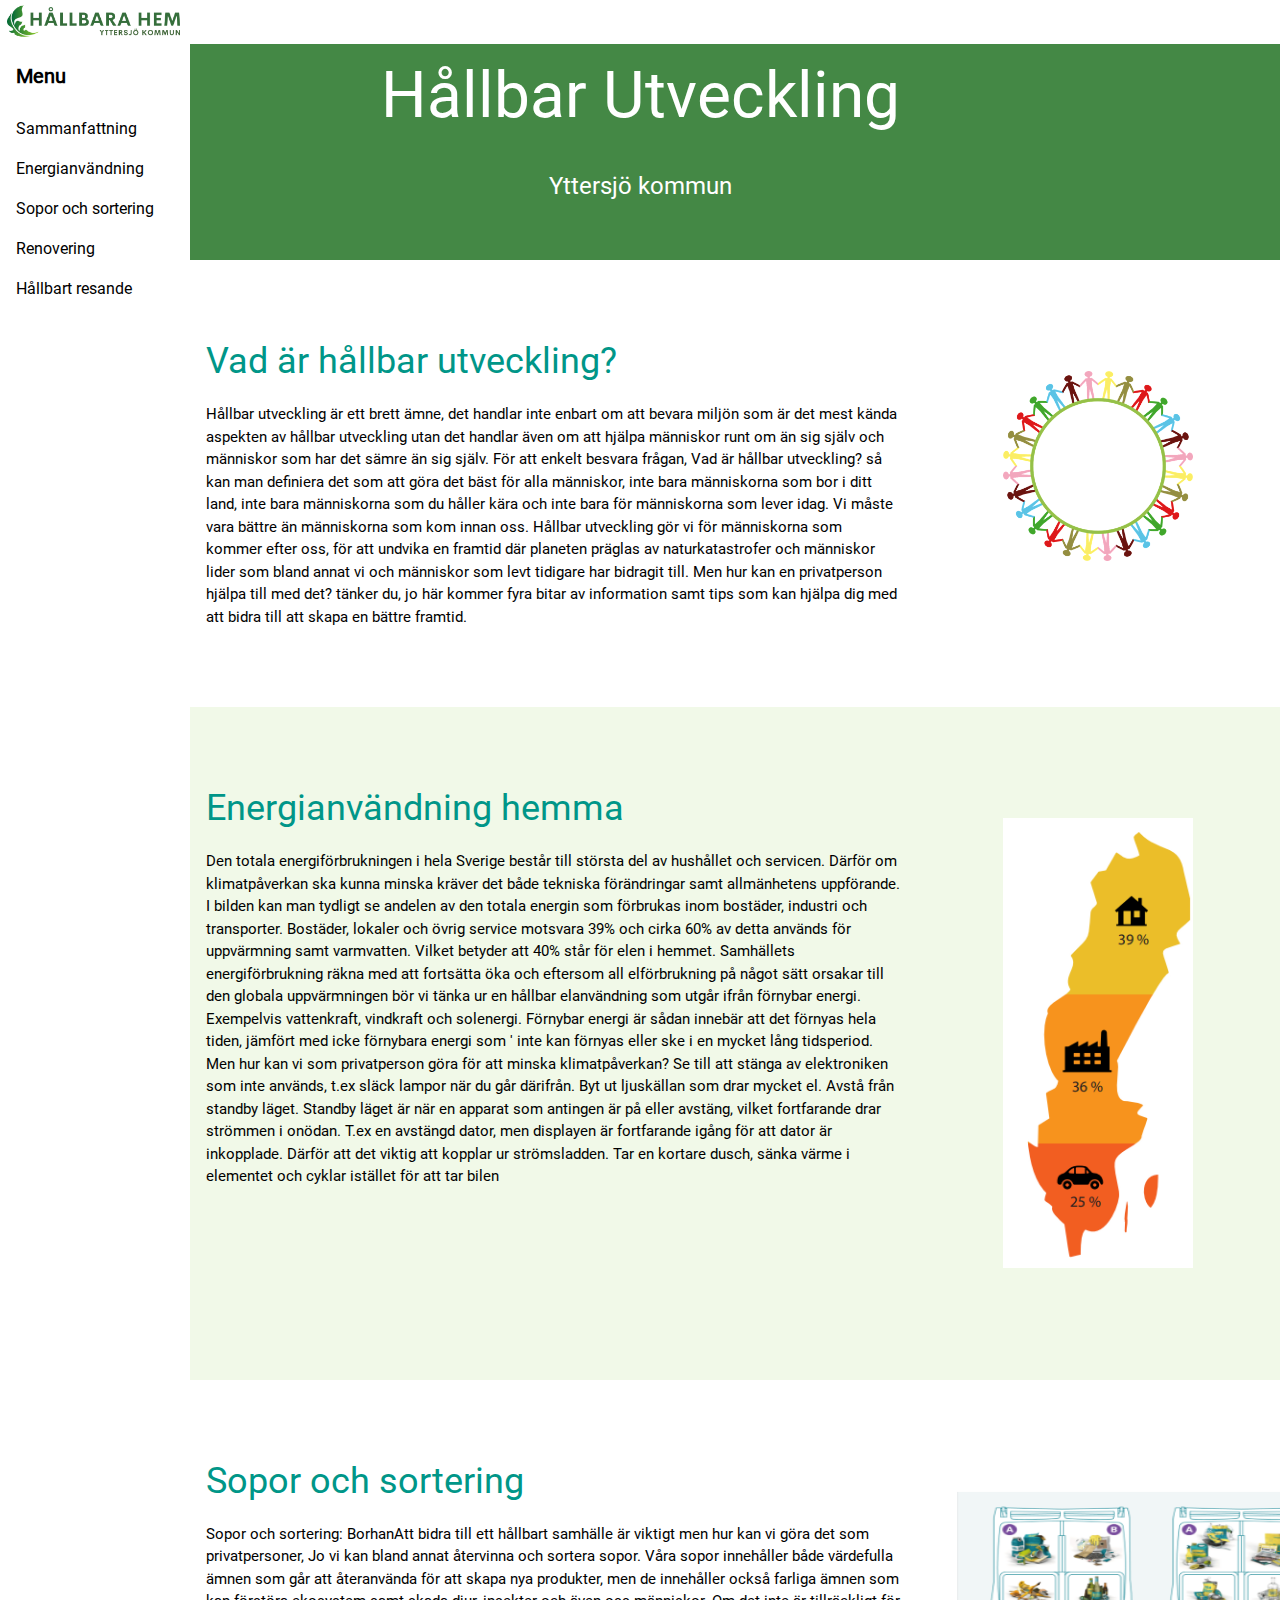
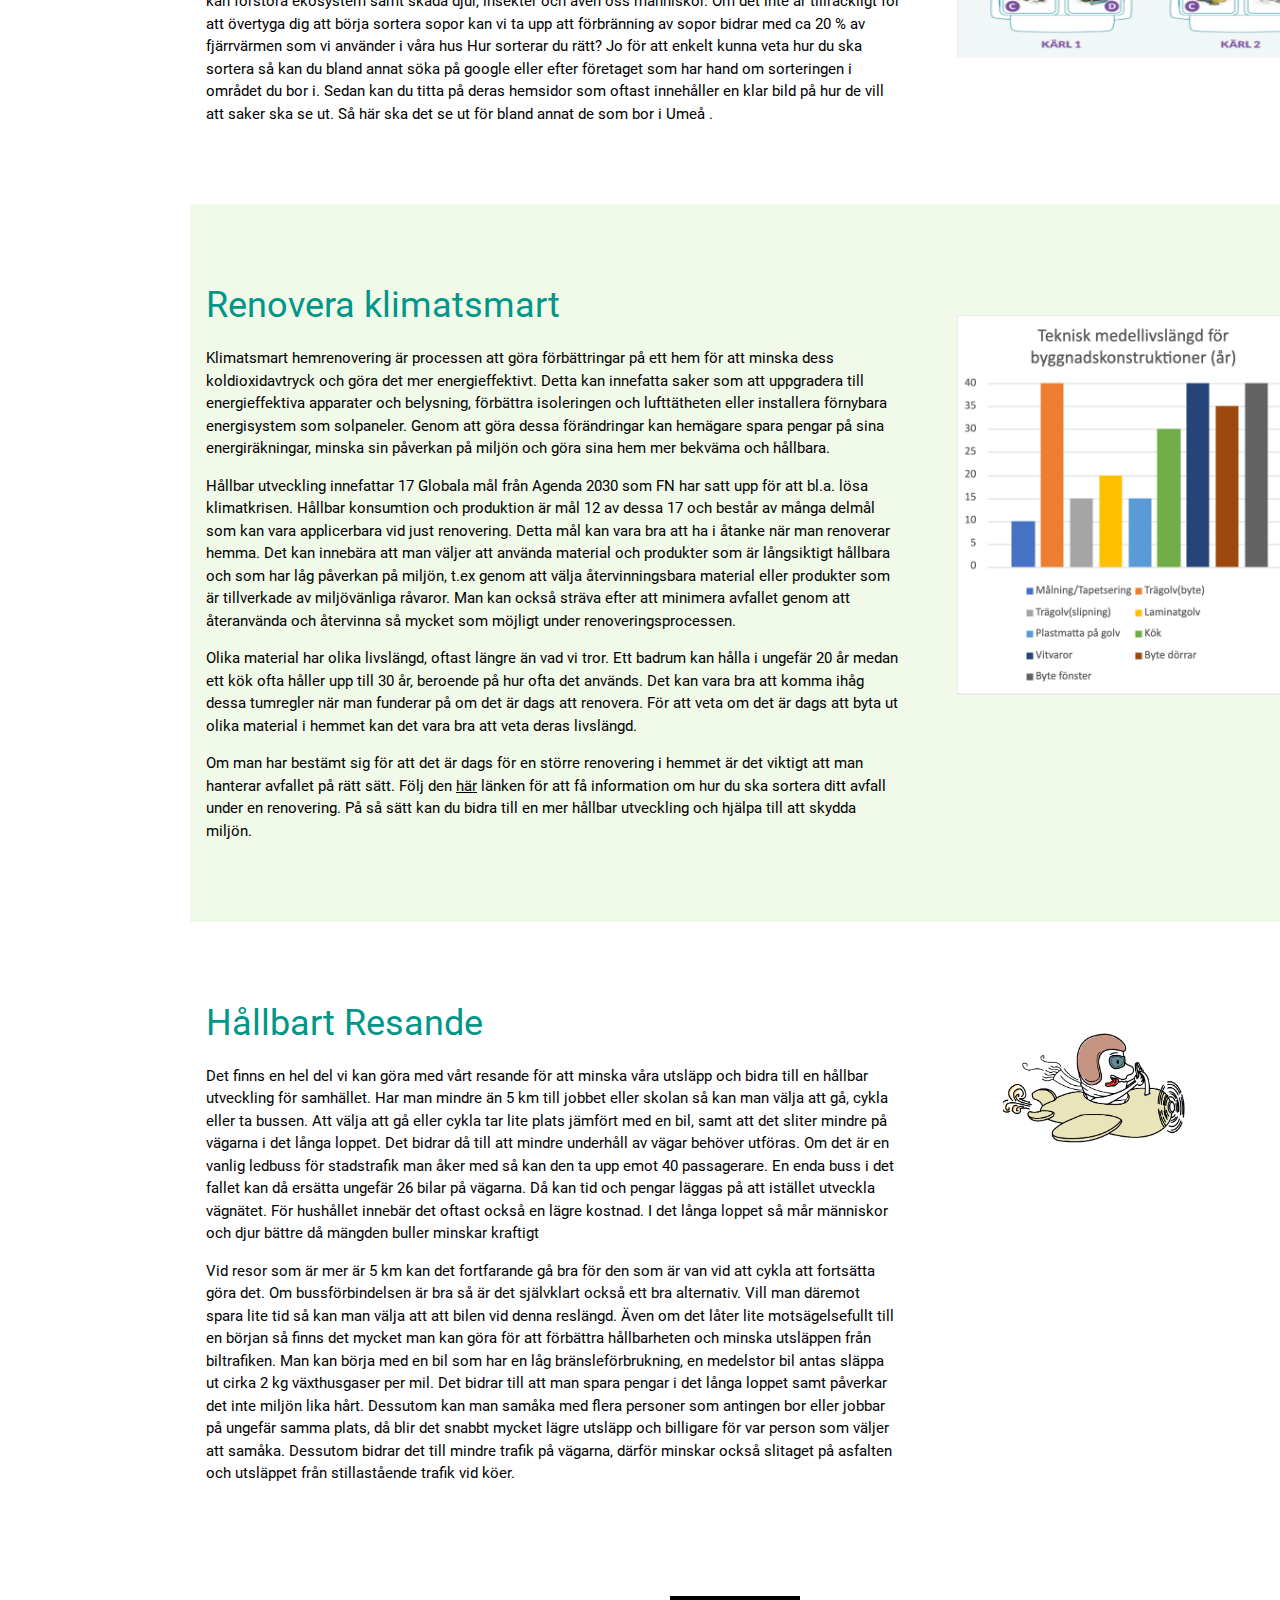
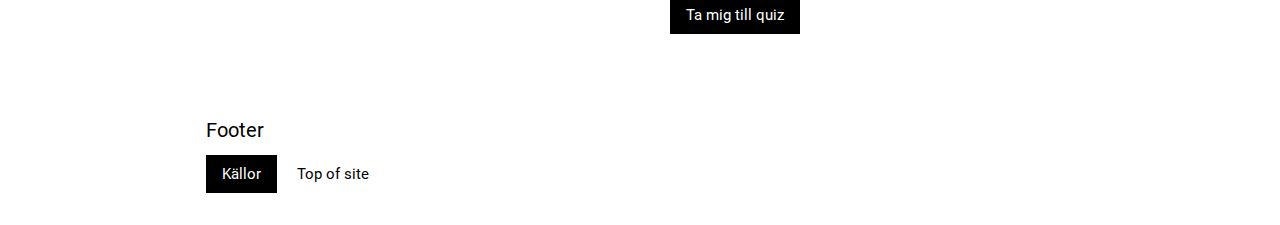
==== commit 5a5dc35e: "Merge branch 'minimized-css' of https://github.com/seravok/Projekt-Hemsida into minimized-css" ====
--- a/index.html
+++ b/index.html
@@ -174,15 +174,22 @@
         <div id="joachim" class="w3-row w3-padding-64">
             <div class="w3-twothird w3-container">
                 <h1  class="w3-text-teal">Hållbart Resande</h1>
-                <p>Det finns en hel del vi kan göra med vårt resande för att minska våra utsläpp och bidra till en hållbar utveckling för samhället. 
-                    Har man mindre än 5 km till jobbet eller skolan så kan man välja att ta bussen eller cykla.
-                    Vid resor som är mer är 5 km kan det fortfarande gå bra för den som är van vid att cykla att fortsätta göra det. 
-                    Om bussförbindelsen är bra så är det självklart också ett bra alternativ. Vill man däremot spara lite tid så kan man välja att att bilen 
-                    vid denna reslängd. Även om det låter lite motsägelsefullt till en början så finns det mycket man kan göra för att förbättra hållbarheten 
-                    och minska utsläppen från biltrafiken. Man kan börja med en bil som har en låg bränsleförbrukning, en medelstor bil antas släppa ut cirka 2 kg 
-                    växthusgaser per mil. Det bidrar till att man spara pengar i det långa loppet samt påverkar det inte miljön lika hårt. Dessutom kan man samåka med 
-                    flera personer som antingen bor eller jobbar på ungefär samma plats, då blir det snabbt mycket lägre utsläpp och billigare för var person som väljer 
-                    att samåka. Dessutom bidrar det till mindre trafik på vägarna, därför minskar också slitaget på asfalten och utsläppet från stillastående trafik vid köer.
+                <p>Det finns en hel del vi kan göra med vårt resande för att minska våra utsläpp och bidra till en hållbar utveckling för samhället.
+                    Har man mindre än 5 km till jobbet eller skolan så kan man välja att gå, cykla eller ta bussen.
+                    Att välja att gå eller cykla tar lite plats jämfört med en bil, samt att det sliter mindre på vägarna i det långa loppet.
+                    Det bidrar då till att mindre underhåll av vägar behöver utföras.
+                    Om det är en vanlig ledbuss för stadstrafik man åker med så kan den ta upp emot 40 passagerare.
+                    En enda buss i det fallet kan då ersätta ungefär 26 bilar på vägarna.
+                    Då kan tid och pengar läggas på att istället utveckla vägnätet.
+                    För hushållet innebär det oftast också en lägre kostnad.
+                    I det långa loppet så mår människor och djur bättre då mängden buller minskar kraftigt</p>
+                <p>Vid resor som är mer är 5 km kan det fortfarande gå bra för den som är van vid att cykla att fortsätta göra det.
+                    Om bussförbindelsen är bra så är det självklart också ett bra alternativ.
+                    Vill man däremot spara lite tid så kan man välja att att bilen vid denna reslängd.
+                    Även om det låter lite motsägelsefullt till en början så finns det mycket man kan göra för att förbättra hållbarheten och minska utsläppen från biltrafiken.
+                    Man kan börja med en bil som har en låg bränsleförbrukning, en medelstor bil antas släppa ut cirka 2 kg växthusgaser per mil. Det bidrar till att man spara pengar i det långa loppet samt påverkar det inte miljön lika hårt.
+                    Dessutom kan man samåka med flera personer som antingen bor eller jobbar på ungefär samma plats, då blir det snabbt mycket lägre utsläpp och billigare för var person som väljer att samåka.
+                    Dessutom bidrar det till mindre trafik på vägarna, därför minskar också slitaget på asfalten och utsläppet från stillastående trafik vid köer.
                     </p>
             </div>
             <div class="w3-third w3-container">
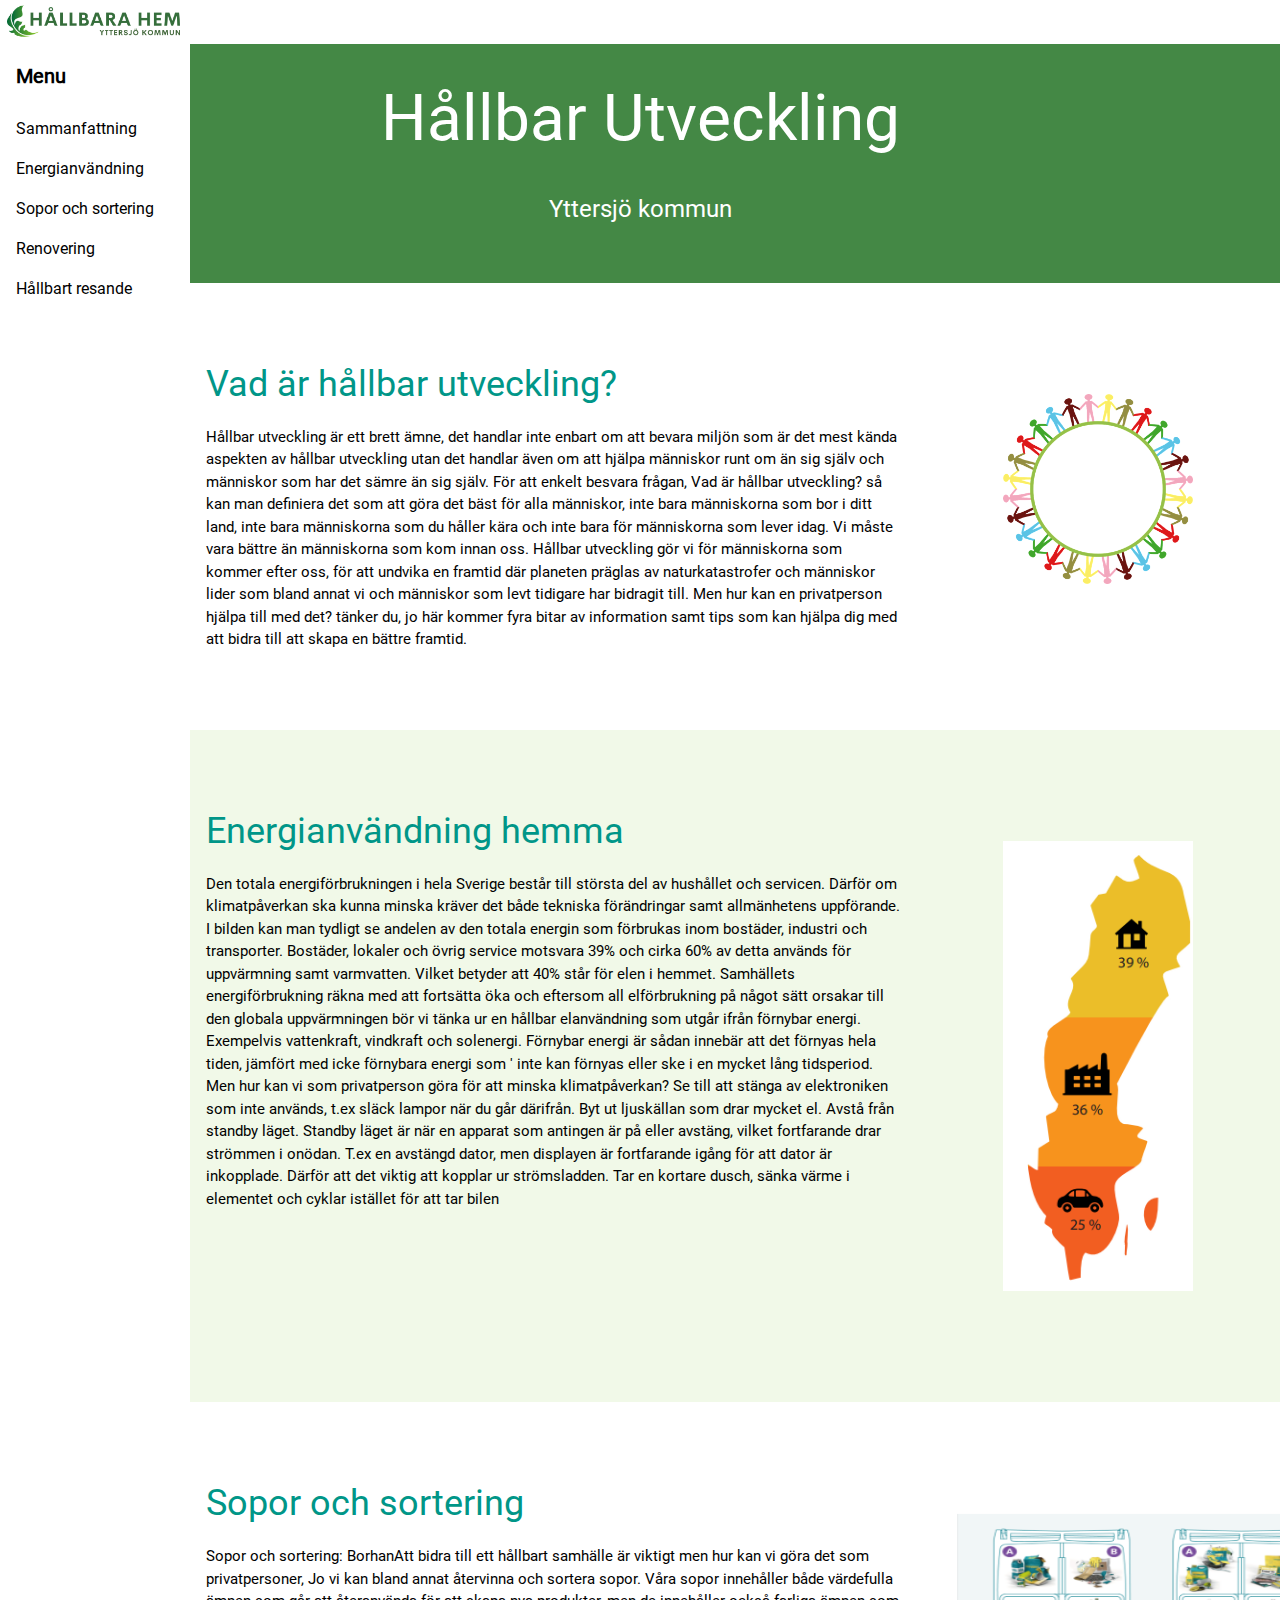
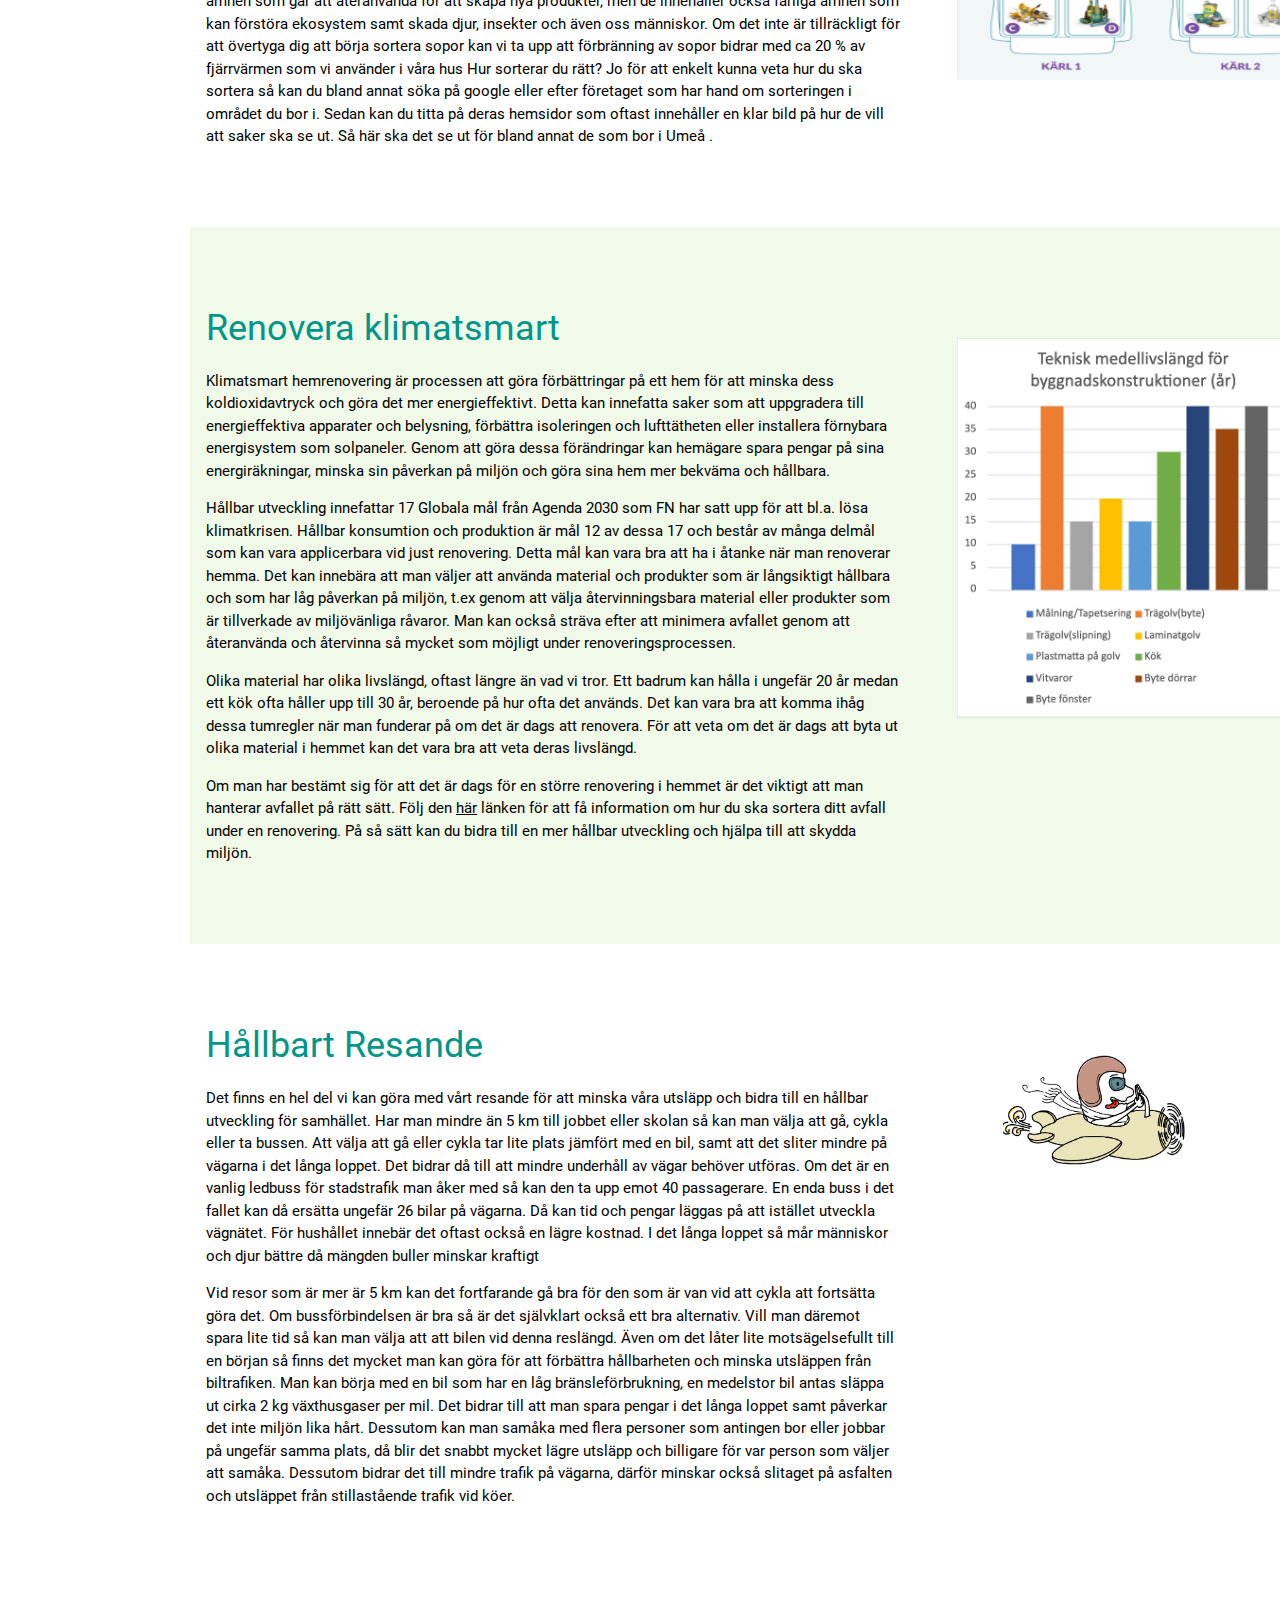
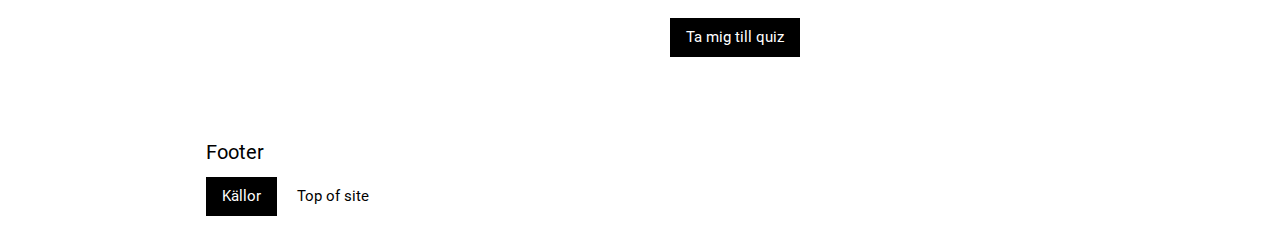
==== commit 2b4ae5c6: "added comment of commented code" ====
--- a/index.html
+++ b/index.html
@@ -7,7 +7,7 @@
     <meta name="viewport" content="width=device-width, initial-scale=1">
     <link rel="stylesheet" href="W3.css">
     <link rel="stylesheet" href="fonts.css">
-    <link rel="stylesheet" href="font-awesome.min.css">
+    <!-- <link rel="stylesheet" href="font-awesome.min.css"> --><!-- not used anymore--> --> 
     <link rel="stylesheet" href="https://cdnjs.cloudflare.com/ajax/libs/font-awesome/4.7.0/css/font-awesome.min.css">
     
     <style>html,body,h1,h2,h3,h4,h5,h6 {
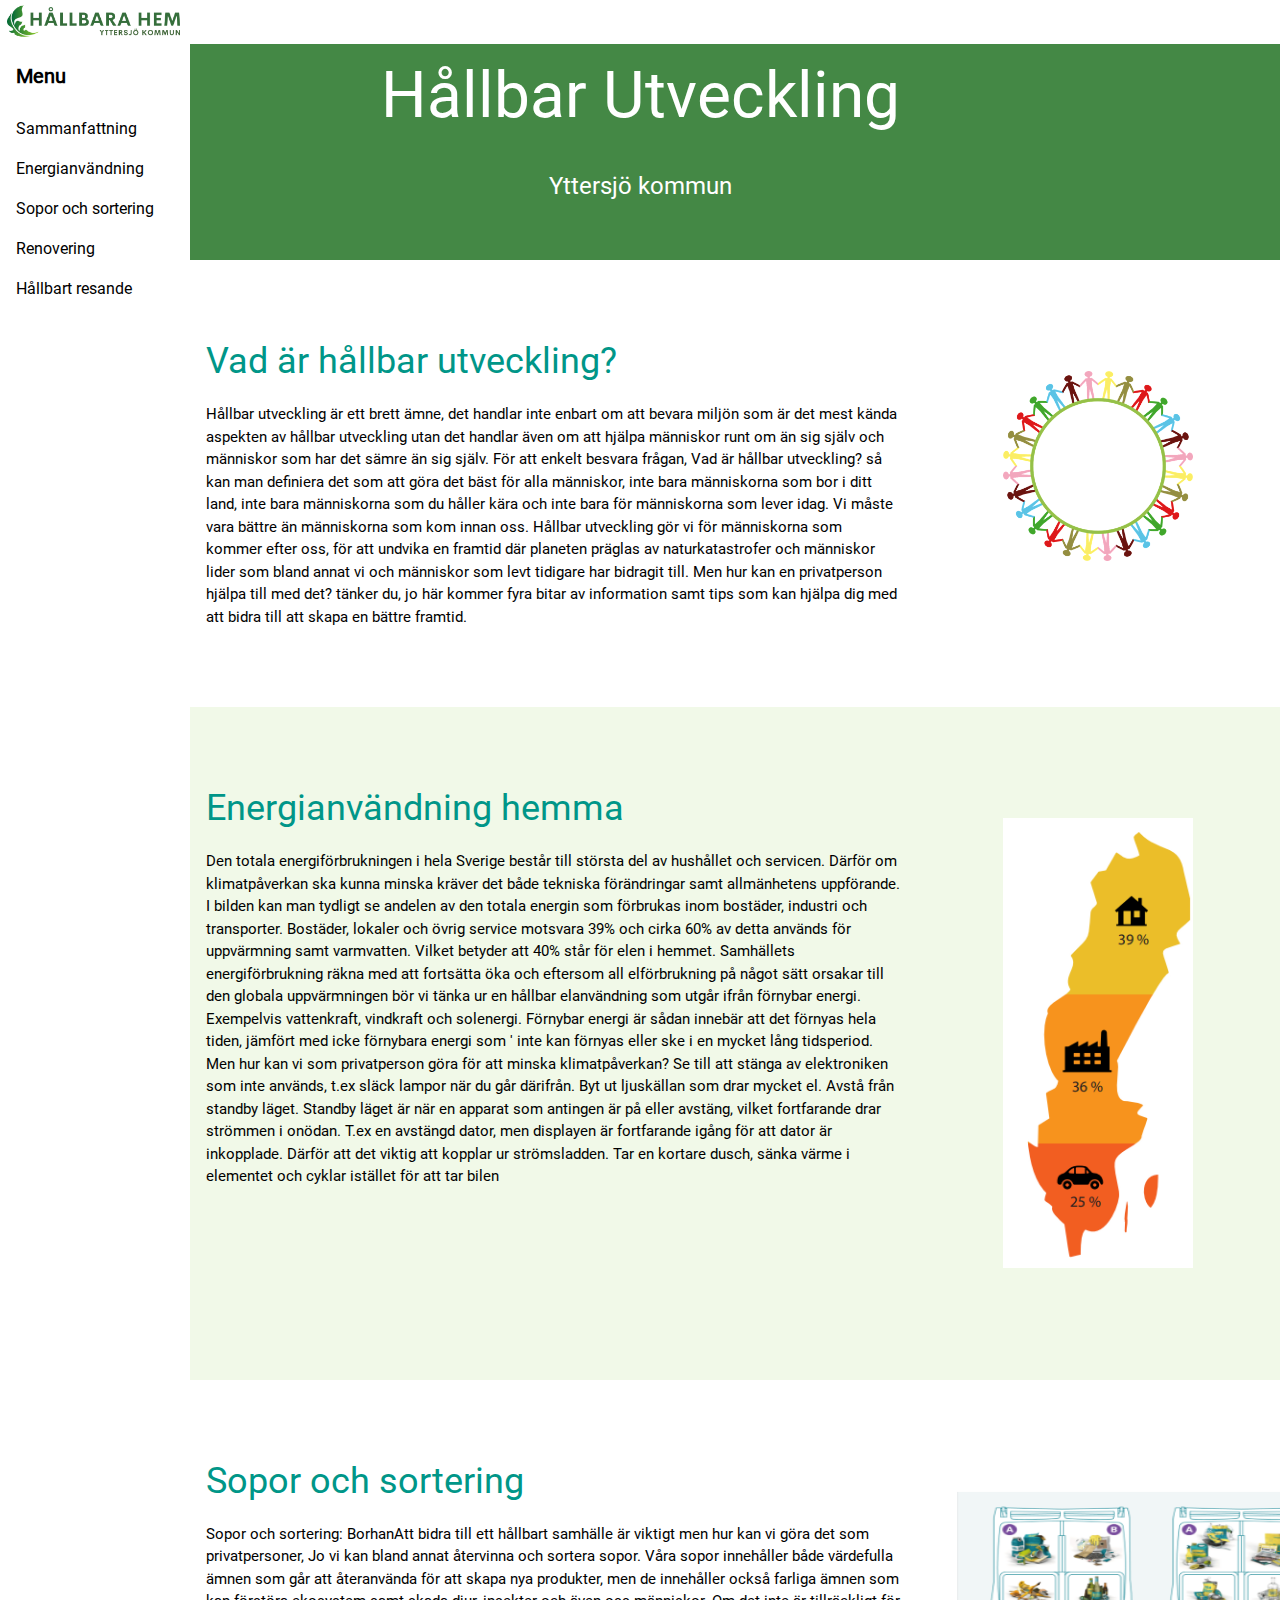
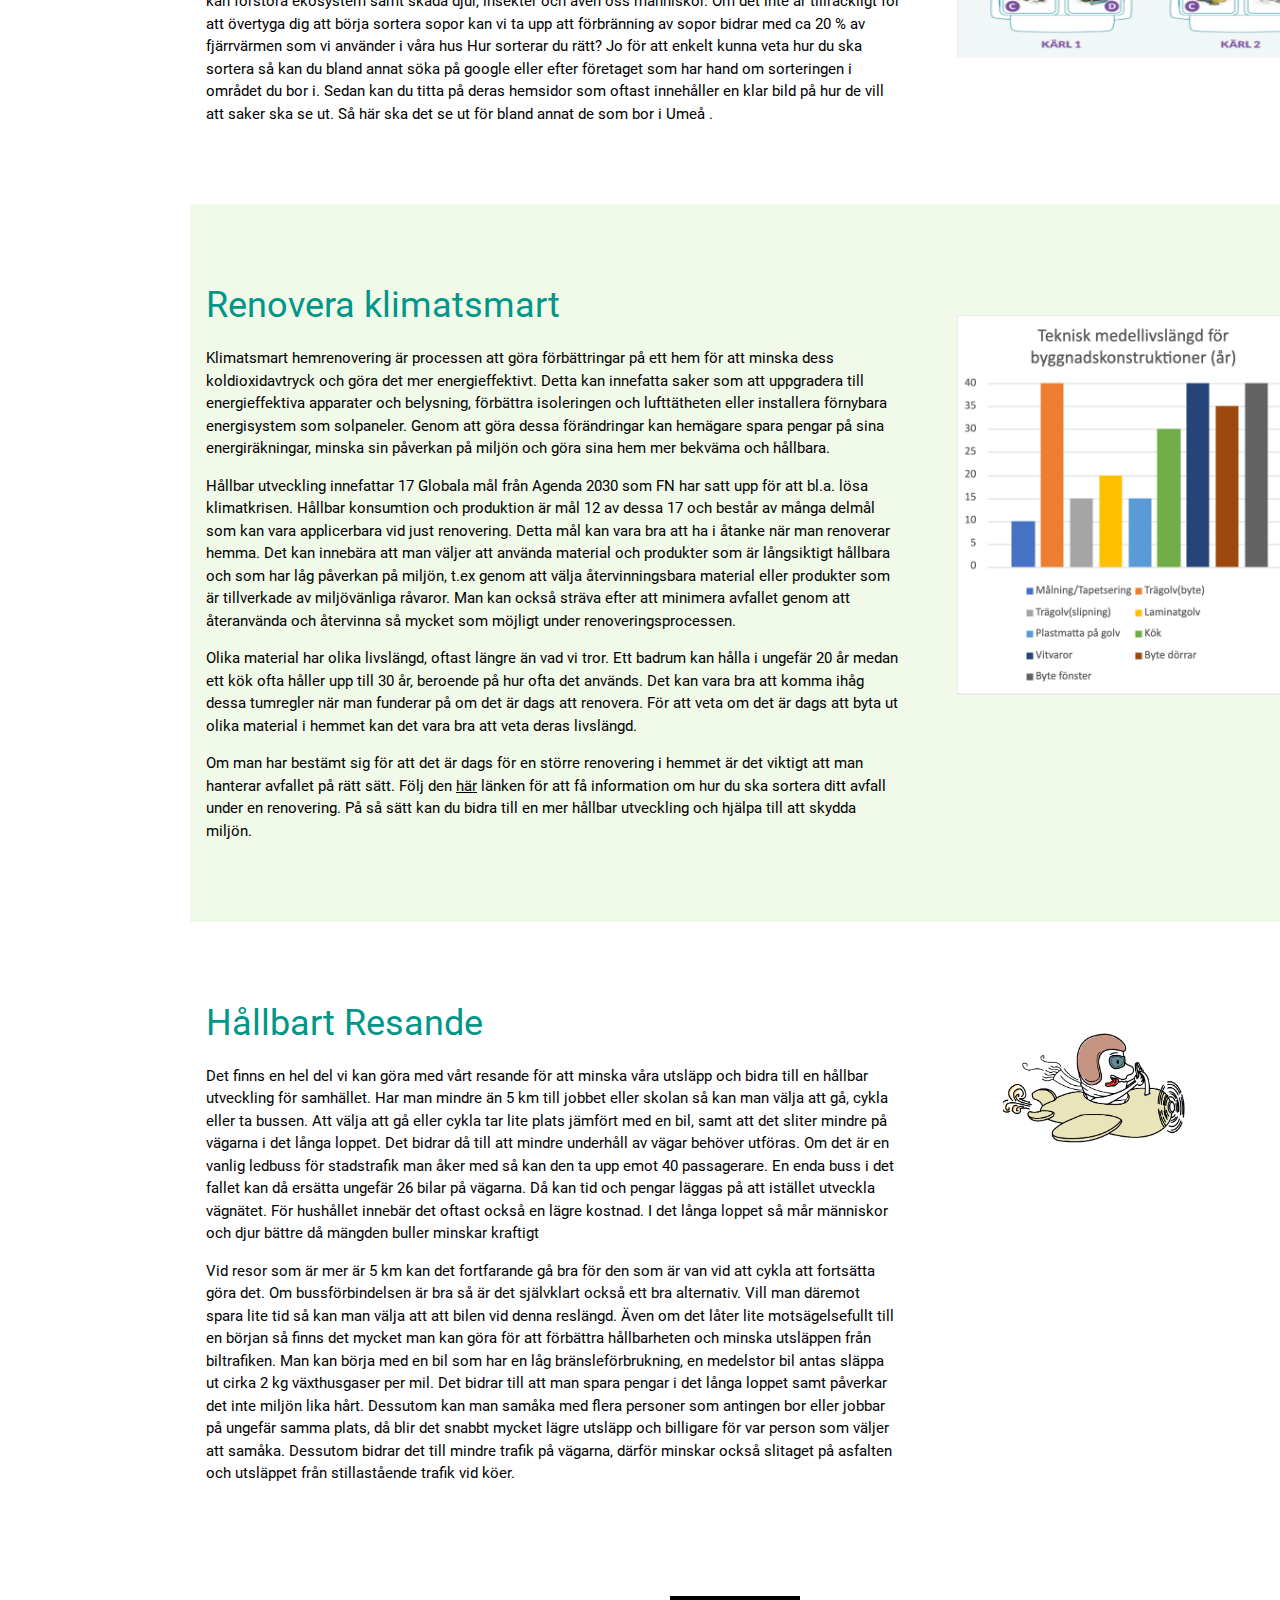
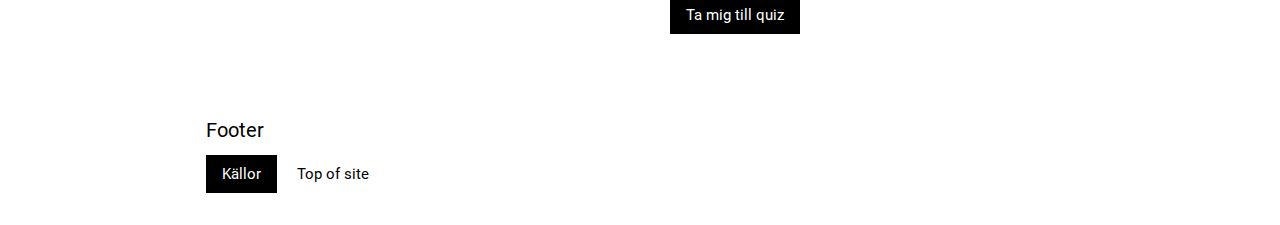
==== commit c4f44452: "did an ooopsie, fixed!" ====
--- a/index.html
+++ b/index.html
@@ -7,7 +7,7 @@
     <meta name="viewport" content="width=device-width, initial-scale=1">
     <link rel="stylesheet" href="W3.css">
     <link rel="stylesheet" href="fonts.css">
-    <!-- <link rel="stylesheet" href="font-awesome.min.css"> --><!-- not used anymore--> --> 
+    <!-- <link rel="stylesheet" href="font-awesome.min.css"> --><!-- not used anymore-->
     <link rel="stylesheet" href="https://cdnjs.cloudflare.com/ajax/libs/font-awesome/4.7.0/css/font-awesome.min.css">
     
     <style>html,body,h1,h2,h3,h4,h5,h6 {
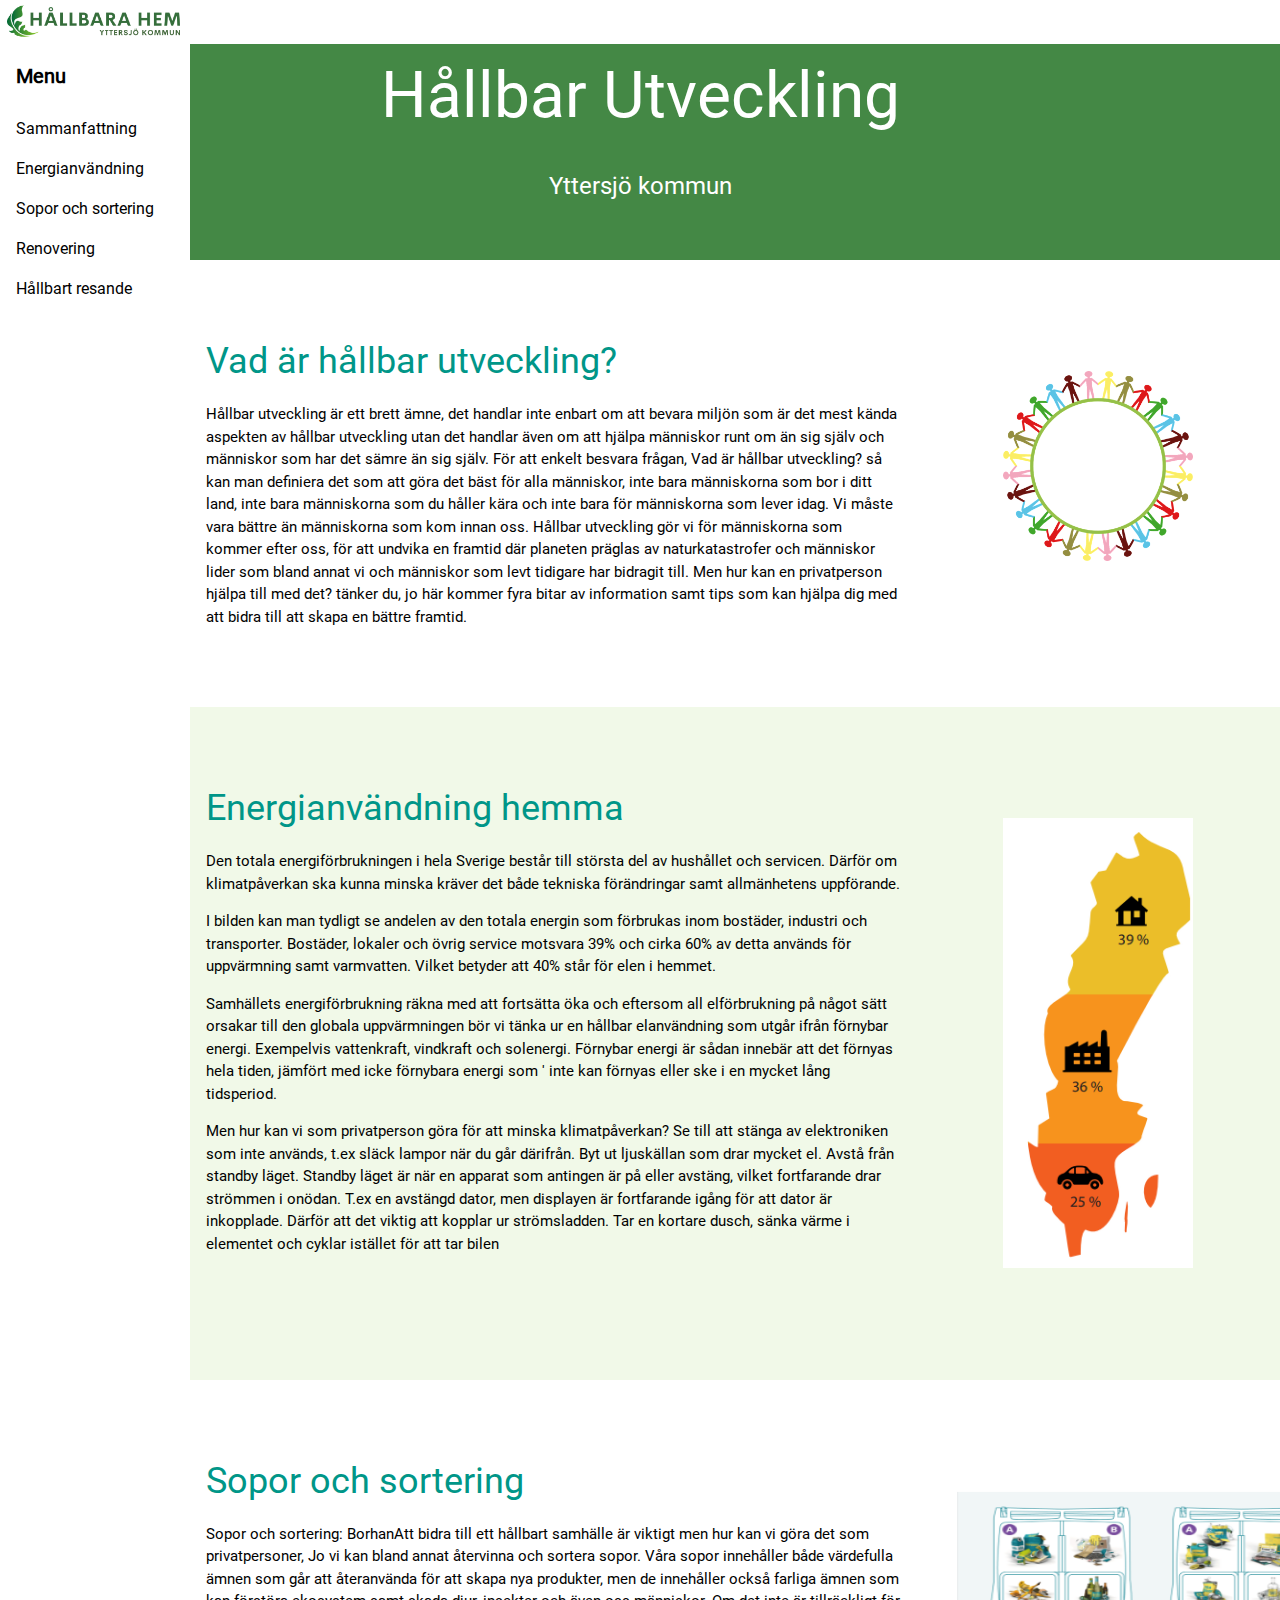
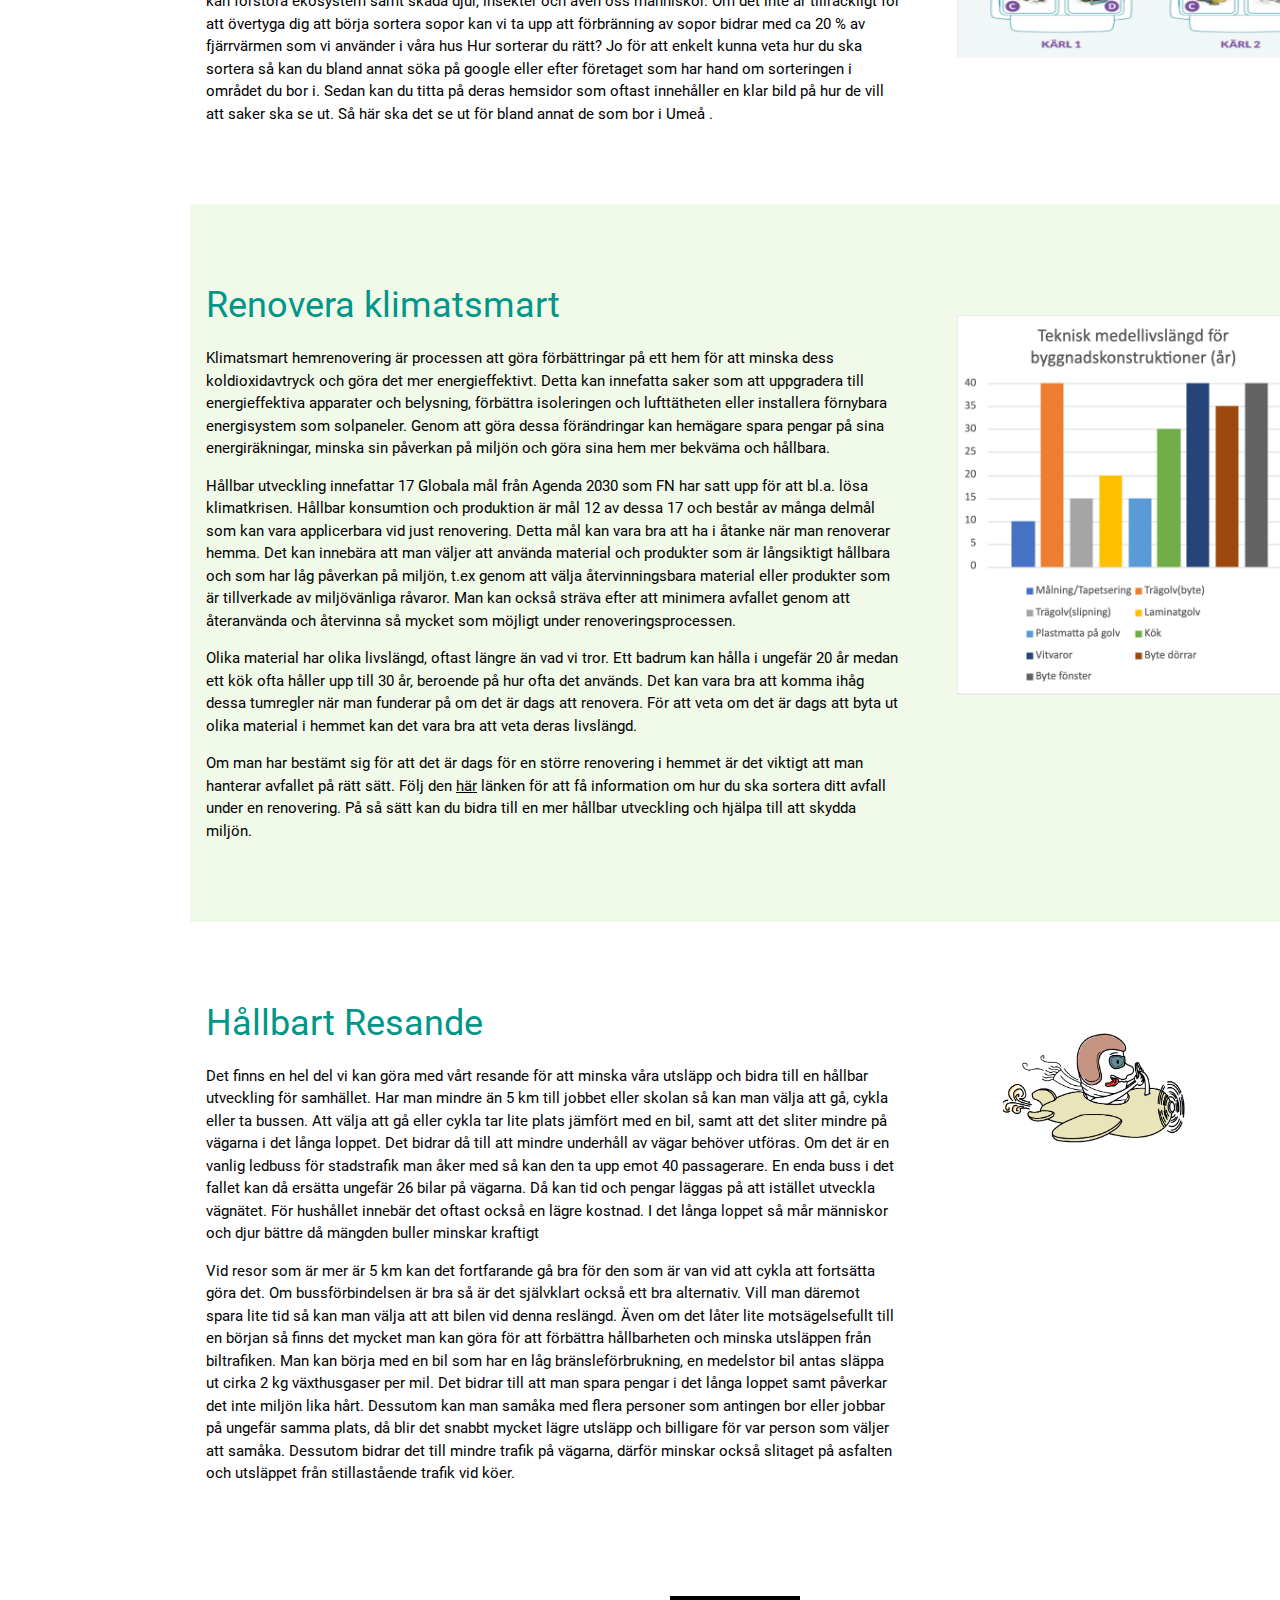
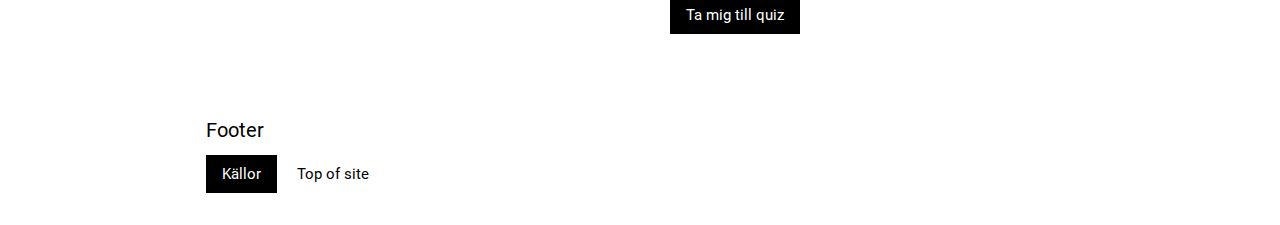
==== commit 27e2f705: "thais" ====
--- a/index.html
+++ b/index.html
@@ -91,21 +91,26 @@
             <div class="w3-twothird w3-container">
                 <h1  class="w3-text-teal">Energianvändning hemma</h1>
                 <p>Den totala energiförbrukningen i hela Sverige består till största del av hushållet och servicen. 
-                Därför om klimatpåverkan ska kunna minska kräver det både tekniska förändringar samt allmänhetens uppförande. 
-                I bilden kan man tydligt se andelen av den totala energin som förbrukas inom bostäder, industri och transporter. 
-                Bostäder, lokaler och övrig service motsvara 39% och cirka 60% av detta används för uppvärmning samt varmvatten. 
-                Vilket betyder att 40% står för elen i hemmet.
-                Samhällets energiförbrukning räkna med att fortsätta öka och eftersom all elförbrukning på något sätt orsakar till 
-                den globala uppvärmningen bör vi tänka ur en hållbar elanvändning som utgår ifrån förnybar energi. Exempelvis vattenkraft, 
-                vindkraft och solenergi. Förnybar energi är sådan innebär att det förnyas hela tiden, jämfört med icke förnybara energi som '
-                inte kan förnyas eller ske i en mycket lång tidsperiod.
-                Men hur kan vi som privatperson göra för att minska klimatpåverkan?
-                  Se till att stänga av elektroniken som inte används, t.ex släck lampor när du går därifrån. Byt ut ljuskällan som 
-                  drar mycket el. Avstå från standby läget. Standby läget är när en apparat som antingen är på eller avstäng, vilket fortfarande drar 
-                  strömmen i onödan. T.ex en avstängd dator, men displayen är fortfarande igång för att dator är inkopplade. Därför att det viktig att kopplar 
-                  ur strömsladden. Tar en kortare dusch, sänka värme i elementet och cyklar istället för att tar bilen
-
-                </p>
+                Därför om klimatpåverkan ska kunna minska kräver det både tekniska förändringar samt allmänhetens uppförande.</p>
+                <p>
+                    I bilden kan man tydligt se andelen av den totala energin som förbrukas inom bostäder, industri och transporter. 
+                    Bostäder, lokaler och övrig service motsvara 39% och cirka 60% av detta används för uppvärmning samt varmvatten. 
+                    Vilket betyder att 40% står för elen i hemmet.
+                </p>
+                <p>
+                    Samhällets energiförbrukning räkna med att fortsätta öka och eftersom all elförbrukning på något sätt orsakar till 
+                    den globala uppvärmningen bör vi tänka ur en hållbar elanvändning som utgår ifrån förnybar energi. Exempelvis vattenkraft, 
+                    vindkraft och solenergi. Förnybar energi är sådan innebär att det förnyas hela tiden, jämfört med icke förnybara energi som '
+                    inte kan förnyas eller ske i en mycket lång tidsperiod.
+                </p>
+                <p>
+                    Men hur kan vi som privatperson göra för att minska klimatpåverkan?
+                    Se till att stänga av elektroniken som inte används, t.ex släck lampor när du går därifrån. Byt ut ljuskällan som 
+                    drar mycket el. Avstå från standby läget. Standby läget är när en apparat som antingen är på eller avstäng, vilket fortfarande drar 
+                    strömmen i onödan. T.ex en avstängd dator, men displayen är fortfarande igång för att dator är inkopplade. Därför att det viktig att kopplar 
+                    ur strömsladden. Tar en kortare dusch, sänka värme i elementet och cyklar istället för att tar bilen
+                </p>
+            
             </div>
             <div class="w3-third w3-container">
                 <p class=" w3-padding-large w3-padding-32 w3-center">
